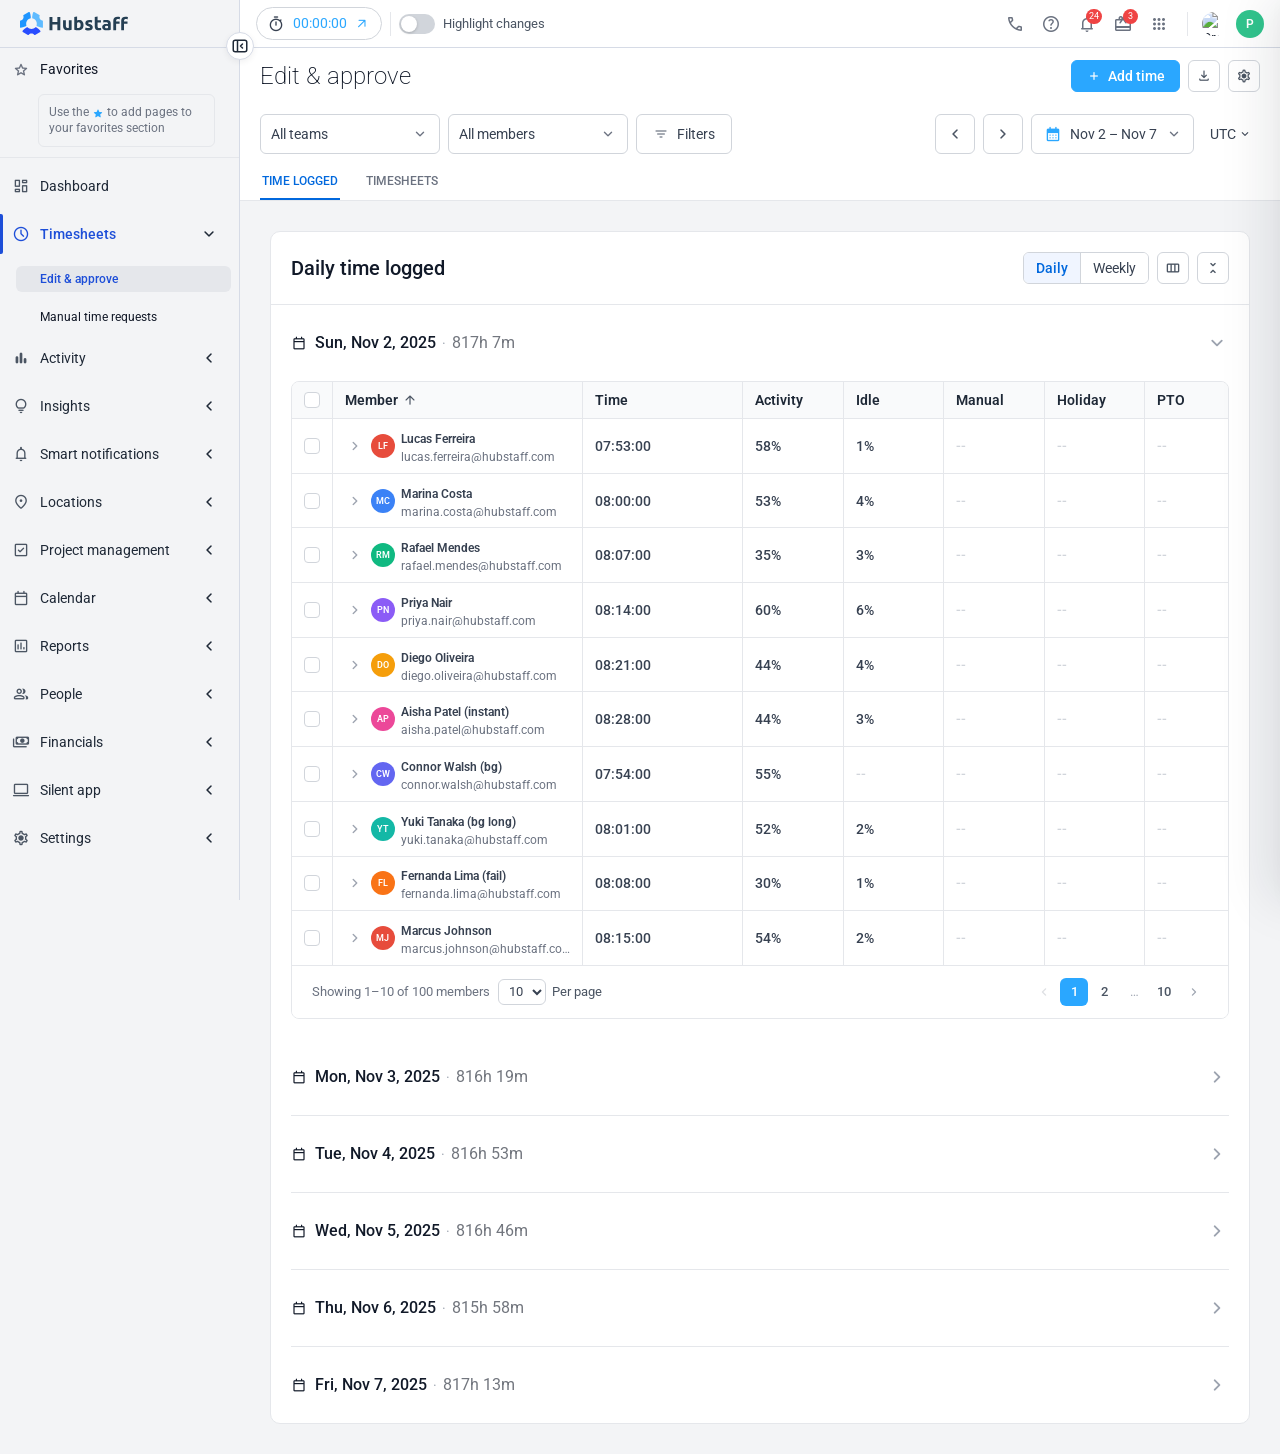
==== time_logged/index.html @ 475f434f "Initial commit — Time Logged prototype and design changes" ====
<!DOCTYPE html>
<html lang="en">
<head>
  <meta charset="UTF-8">
  <meta name="viewport" content="width=device-width, initial-scale=1.0">
  <title>Hubstaff — Edit &amp; approve</title>
  <link rel="preconnect" href="https://fonts.googleapis.com">
  <link rel="preconnect" href="https://fonts.gstatic.com" crossorigin>
  <link href="https://fonts.googleapis.com/css2?family=Material+Symbols+Rounded:opsz,wght,FILL,GRAD@20..48,100..700,0..1,-50..200&family=Roboto:wght@200;400;500;600&display=swap" rel="stylesheet">
  <link rel="stylesheet" href="assets/styles.css">
  <!-- ── Highlight changes ── -->
  <style id="highlight-changes-css">
/* Toggle component (shared with other toggles — safe to duplicate) */
.silent-toggle {
  display: inline-flex;
  align-items: center;
  gap: 8px;
  cursor: pointer;
  user-select: none;
  padding: 4px 0;
}
.silent-toggle__track {
  width: 36px;
  height: 20px;
  border-radius: 10px;
  background: var(--gray-300, #D1D5DB);
  padding: 2px;
  flex-shrink: 0;
  transition: background 150ms ease;
}
.silent-toggle.is-on .silent-toggle__track {
  background: var(--primary-500, #2563EB);
}
.silent-toggle__thumb {
  width: 16px;
  height: 16px;
  border-radius: 50%;
  background: #fff;
  box-shadow: 0 1px 3px rgba(0,0,0,.2);
  transition: transform 150ms ease;
}
.silent-toggle.is-on .silent-toggle__thumb {
  transform: translateX(16px);
}
.silent-toggle__label {
  font-size: 13px;
  color: var(--gray-600, #4B5563);
  white-space: nowrap;
}
.silent-toggle:focus-visible {
  outline: 2px solid var(--primary-500, #2563EB);
  outline-offset: 3px;
  border-radius: 4px;
}
.hs-topbar-divider {
  width: 1px;
  height: 20px;
  background: var(--gray-200, #E5E7EB);
  flex-shrink: 0;
}
/* Highlight mode */
.highlight-mode [data-change] {
  outline: 3px solid #FCD34D;
  outline-offset: 3px;
  border-radius: 6px;
  cursor: help;
}
.highlight-tooltip {
  position: fixed;
  z-index: 2000;
  background: var(--gray-900, #111827);
  color: #fff;
  font-size: 13px;
  line-height: 1.55;
  padding: 8px 12px;
  border-radius: 6px;
  max-width: 260px;
  pointer-events: none;
  box-shadow: 0 4px 16px rgba(0,0,0,0.22);
}
.highlight-tooltip[hidden] { display: none !important; }
  </style>
</head>
<body>

<div id="shell-content">

<!-- ─── PAGE HEADER ──────────────────────────────────────── -->
<div class="page-header">

  <!-- Title + actions -->
  <div class="page-title-row">
    <h1 class="page-title">Edit &amp; approve</h1>
    <div class="page-actions">
      <button class="btn btn-primary btn-32">
        <span class="ms" style="font-size:16px">add</span>Add time
      </button>
      <button class="btn-icon btn-icon-32" data-tooltip="Export">
        <span class="ms" style="font-size:16px">download</span>
      </button>
      <button class="btn-icon btn-icon-32" data-tooltip="Settings">
        <span class="ms" style="font-size:16px">settings</span>
      </button>
    </div>
  </div>

  <!-- Filters row -->
  <div class="filter-row">
    <div class="filter-left">

      <!-- Teams dropdown -->
      <div class="dropdown" data-dropdown="tl-teams" style="min-width:180px;">
        <button class="select-shell" type="button" data-trigger aria-haspopup="dialog" aria-expanded="false">
          <span class="select-value" data-label>All teams</span>
          <span class="select-icon">keyboard_arrow_down</span>
        </button>
        <div class="dropdown-panel" role="dialog" data-panel>
          <div class="dropdown-search">
            <span class="dropdown-search-icon">search</span>
            <input class="dropdown-search-input" type="text" placeholder="Search..." autocomplete="off">
            <button class="dropdown-search-clear" type="button" tabindex="-1">close</button>
          </div>
          <div class="list" data-list="tl-teams"></div>
        </div>
      </div>

      <!-- Members dropdown -->
      <div class="dropdown" data-dropdown="tl-members" style="min-width:180px;">
        <button class="select-shell" type="button" data-trigger aria-haspopup="dialog" aria-expanded="false">
          <span class="select-value" data-label>All members</span>
          <span class="select-icon">keyboard_arrow_down</span>
        </button>
        <div class="dropdown-panel" role="dialog" data-panel>
          <div class="dropdown-search">
            <span class="dropdown-search-icon">search</span>
            <input class="dropdown-search-input" type="text" placeholder="Search..." autocomplete="off">
            <button class="dropdown-search-clear" type="button" tabindex="-1">close</button>
          </div>
          <div class="list" data-list="tl-members"></div>
        </div>
      </div>

      <button class="btn-filters" data-change="New — opens the Filters drawer with Project, To-do, and Activity Level selectors. Active filters update both the visible time entries in expanded rows and the daily totals.">
        <span class="ms">filter_list</span>Filters
      </button>
    </div>

    <div class="filter-right">
      <button id="tl-date-prev" class="btn-icon btn-icon-40" data-tooltip="Previous period"><span class="ms" style="font-size:20px;">chevron_left</span></button>
      <button id="tl-date-next" class="btn-icon btn-icon-40" data-tooltip="Next period"><span class="ms" style="font-size:20px;">chevron_right</span></button>

      <!-- Date range dropdown -->
      <div class="dropdown" data-dropdown="tl-date">
        <button class="select-shell" type="button" data-trigger aria-haspopup="dialog" aria-expanded="false" style="gap:8px;padding:0 10px 0 12px;">
          <span class="select-icon cal-icon" style="font-size:18px;">calendar_month</span>
          <span class="select-value" data-label>Nov 5 – Nov 6, 2025</span>
          <span class="select-icon">keyboard_arrow_down</span>
        </button>
        <div class="dropdown-panel panel-right" role="dialog" data-panel style="width:260px;">
          <div class="dropdown-panel-header">
            <div class="panel-title" data-tl-cal-title></div>
            <div class="panel-actions">
              <button class="panel-icon-btn" type="button" data-tl-cal-prev>chevron_left</button>
              <button class="panel-icon-btn" type="button" data-tl-cal-next>chevron_right</button>
            </div>
          </div>
          <div class="calendar">
            <div class="calendar-grid">
              <div class="calendar-dow">S</div><div class="calendar-dow">M</div>
              <div class="calendar-dow">T</div><div class="calendar-dow">W</div>
              <div class="calendar-dow">T</div><div class="calendar-dow">F</div>
              <div class="calendar-dow">S</div>
            </div>
            <div class="calendar-grid" data-tl-cal-grid></div>
          </div>
          <div class="panel-footer">
            <button class="mini-btn" type="button" data-tl-cal-clear>Clear</button>
            <button class="mini-btn primary" type="button" data-tl-cal-apply>Apply</button>
          </div>
        </div>
      </div>

      <div class="tz-selector">
        UTC<span class="ms" style="font-size:14px;">expand_more</span>
      </div>
    </div>
  </div>

  <!-- Tabs -->
  <div class="tabs-row">
    <div class="tab is-active">Time Logged</div>
    <div class="tab">Timesheets</div>
  </div>

</div>

<!-- ─── PAGE BODY ─────────────────────────────────────────── -->
<div class="page-body">

  <div class="main-card">

  <!-- Section toolbar: "Daily time logged" -->
  <div class="section-toolbar">
    <span class="section-title">Daily time logged</span>
    <div class="section-controls">
      <div class="segmented">
        <button class="seg-btn is-active">Daily</button>
        <button class="seg-btn">Weekly</button>
      </div>
      <button class="btn-icon btn-icon-32" data-tooltip="Show/hide columns"><span class="ms" style="font-size:18px;">view_column</span></button>
      <button id="btn-fold-all" class="btn-icon btn-icon-32" data-tooltip="Collapse days"><span class="ms" style="font-size:18px;">unfold_less</span></button>
    </div>
  </div>

  <div id="day-groups-container"></div>

  </div><!-- /main-card -->

</div><!-- /page-body -->

<!-- ─── BATCH ACTION BAR ────────────────────────────────── -->
<div id="batch-bar">
  <span class="bar-summary" id="bar-summary"></span>
  <div class="bar-divider"></div>
  <button class="bar-btn bar-btn-reassign" id="bar-reassign-btn" type="button">Reassign time</button>
  <button class="bar-btn bar-btn-delete" id="bar-delete-btn" type="button">Delete</button>
  <div class="bar-divider"></div>
  <button class="bar-close" id="bar-close-btn" type="button"><span class="ms">close</span></button>
</div>

<!-- ─── DRAWER OVERLAY ──────────────────────────────────────── -->
<div id="drawer-overlay" class="drawer-overlay"></div>

<!-- ─── FILTERS DRAWER ─────────────────────────────────────── -->
<div id="filters-drawer" class="filters-drawer">

  <!-- Header -->
  <div class="drawer-header">
    <h3 class="drawer-title">Filters</h3>
    <button class="btn-icon btn-icon-32" id="drawer-close-btn" type="button" data-tooltip="Close">
      <span class="ms" style="font-size:18px;">close</span>
    </button>
  </div>

  <!-- Scrollable body -->
  <div class="drawer-body">

    <!-- Projects / Work Orders -->
    <div class="drawer-field">
      <div class="drawer-field-label">Projects / Work orders</div>
      <div class="dropdown" data-dropdown="dr-projects" style="width:100%;">
        <button class="select-shell" type="button" data-trigger aria-haspopup="dialog" aria-expanded="false">
          <span class="select-value muted" data-label>All projects</span>
          <span class="select-icon">keyboard_arrow_down</span>
        </button>
        <div class="dropdown-panel" role="dialog" data-panel style="width:100%;">
          <div class="dropdown-search">
            <span class="dropdown-search-icon">search</span>
            <input class="dropdown-search-input" type="text" placeholder="Search..." autocomplete="off">
            <button class="dropdown-search-clear" type="button" tabindex="-1">close</button>
          </div>
          <div class="list" data-list="dr-projects"></div>
        </div>
      </div>
    </div>

    <!-- To-dos / Jobs -->
    <div class="drawer-field">
      <div class="drawer-field-label">To-dos / Jobs</div>
      <div class="dropdown" data-dropdown="dr-todos" style="width:100%;">
        <button class="select-shell" type="button" data-trigger aria-haspopup="dialog" aria-expanded="false">
          <span class="select-value muted" data-label>All to-dos</span>
          <span class="select-icon">keyboard_arrow_down</span>
        </button>
        <div class="dropdown-panel" role="dialog" data-panel style="width:100%;">
          <div class="dropdown-search">
            <span class="dropdown-search-icon">search</span>
            <input class="dropdown-search-input" type="text" placeholder="Search..." autocomplete="off">
            <button class="dropdown-search-clear" type="button" tabindex="-1">close</button>
          </div>
          <div class="list" data-list="dr-todos"></div>
        </div>
      </div>
    </div>

    <!-- Activity -->
    <div class="drawer-field">
      <div class="drawer-field-label">Activity</div>
      <div class="dropdown" data-dropdown="dr-activity" style="width:100%;">
        <button class="select-shell" type="button" data-trigger aria-haspopup="dialog" aria-expanded="false">
          <span class="select-value muted" data-label>All activity</span>
          <span class="select-icon">keyboard_arrow_down</span>
        </button>
        <div class="dropdown-panel" role="dialog" data-panel style="width:100%;">
          <div class="list" data-list="dr-activity"></div>
        </div>
      </div>
    </div>


  </div>

  <!-- Sticky footer -->
  <div class="drawer-footer">
    <button class="drawer-clear-btn" type="button">
      <span class="ms" style="font-size:16px;color:var(--gray-500);">filter_list_off</span>
      Clear filters
    </button>
    <button class="drawer-apply-btn" type="button" id="drawer-apply-btn">
      Apply
    </button>
  </div>

</div>

<script src="assets/data.js"></script>
<script>
// ─────────────────────────────────────────────────────
// DATA
// ─────────────────────────────────────────────────────
const TL_MEMBERS = [
  // Engineering — m1..m60
  {id:'m1',  name:'Lucas Ferreira',    email:'lucas.ferreira@hubstaff.com',    color:'#e74c3c', initials:'LF'},
  {id:'m2',  name:'Marina Costa',      email:'marina.costa@hubstaff.com',      color:'#3b82f6', initials:'MC'},
  {id:'m3',  name:'Rafael Mendes',     email:'rafael.mendes@hubstaff.com',     color:'#10b981', initials:'RM'},
  {id:'m4',  name:'Priya Nair',        email:'priya.nair@hubstaff.com',        color:'#8b5cf6', initials:'PN'},
  {id:'m5',  name:'Diego Oliveira',    email:'diego.oliveira@hubstaff.com',    color:'#f59e0b', initials:'DO'},
  {id:'m6',  name:'Aisha Patel (instant)',  email:'aisha.patel@hubstaff.com',   color:'#ec4899', initials:'AP', scenario:'bg-instant'},
  {id:'m7',  name:'Connor Walsh (bg)',     email:'connor.walsh@hubstaff.com',  color:'#6366f1', initials:'CW', scenario:'bg-spinner'},
  {id:'m8',  name:'Yuki Tanaka (bg long)', email:'yuki.tanaka@hubstaff.com',  color:'#14b8a6', initials:'YT', scenario:'bg-long'},
  {id:'m9',  name:'Fernanda Lima (fail)',  email:'fernanda.lima@hubstaff.com', color:'#f97316', initials:'FL', scenario:'bg-fail'},
  {id:'m10', name:'Marcus Johnson',    email:'marcus.johnson@hubstaff.com',    color:'#e74c3c', initials:'MJ'},
  {id:'m11', name:'Sara Chen',         email:'sara.chen@hubstaff.com',         color:'#3b82f6', initials:'SC'},
  {id:'m12', name:'Ivan Petrov',       email:'ivan.petrov@hubstaff.com',       color:'#10b981', initials:'IP'},
  {id:'m13', name:'Natalia Vargas',    email:'natalia.vargas@hubstaff.com',    color:'#8b5cf6', initials:'NV'},
  {id:'m14', name:'James Okafor',      email:'james.okafor@hubstaff.com',      color:'#f59e0b', initials:'JO'},
  {id:'m15', name:'Emily Rodriguez',   email:'emily.rodriguez@hubstaff.com',   color:'#ec4899', initials:'ER'},
  {id:'m16', name:'Tomás García',      email:'tomas.garcia@hubstaff.com',      color:'#6366f1', initials:'TG'},
  {id:'m17', name:'Nina Kimura',       email:'nina.kimura@hubstaff.com',       color:'#14b8a6', initials:'NK'},
  {id:'m18', name:'David Park',        email:'david.park@hubstaff.com',        color:'#f97316', initials:'DP'},
  {id:'m19', name:'Leila Hassan',      email:'leila.hassan@hubstaff.com',      color:'#e74c3c', initials:'LH'},
  {id:'m20', name:'André Silva',       email:'andre.silva@hubstaff.com',       color:'#3b82f6', initials:'AS'},
  {id:'m21', name:'Sophie Müller',     email:'sophie.muller@hubstaff.com',     color:'#10b981', initials:'SM'},
  {id:'m22', name:'Carlos Torres',     email:'carlos.torres@hubstaff.com',     color:'#8b5cf6', initials:'CT'},
  {id:'m23', name:'Mei Lin',           email:'mei.lin@hubstaff.com',           color:'#f59e0b', initials:'ML'},
  {id:'m24', name:"Patrick O'Brien",   email:'patrick.obrien@hubstaff.com',    color:'#ec4899', initials:'PO'},
  {id:'m25', name:'Valentina Russo',   email:'valentina.russo@hubstaff.com',   color:'#6366f1', initials:'VR'},
  {id:'m26', name:'Kevin Ose',         email:'kevin.ose@hubstaff.com',         color:'#14b8a6', initials:'KO'},
  {id:'m27', name:'Anastasia Novak',   email:'anastasia.novak@hubstaff.com',   color:'#f97316', initials:'AN'},
  {id:'m28', name:'Omar Khalil',       email:'omar.khalil@hubstaff.com',       color:'#e74c3c', initials:'OK'},
  {id:'m29', name:'Isabel Santos',     email:'isabel.santos@hubstaff.com',     color:'#3b82f6', initials:'IS'},
  {id:'m30', name:'William Nakamura',  email:'william.nakamura@hubstaff.com',  color:'#10b981', initials:'WN'},
  {id:'m31', name:'Fatima Al-Rashid',  email:'fatima.alrashid@hubstaff.com',   color:'#8b5cf6', initials:'FA'},
  {id:'m32', name:'Ethan Brooks',      email:'ethan.brooks@hubstaff.com',      color:'#f59e0b', initials:'EB'},
  {id:'m33', name:'Claudia Ferreira',  email:'claudia.ferreira@hubstaff.com',  color:'#ec4899', initials:'CF'},
  {id:'m34', name:'Arjun Sharma',      email:'arjun.sharma@hubstaff.com',      color:'#6366f1', initials:'AS'},
  {id:'m35', name:'Hannah Weber',      email:'hannah.weber@hubstaff.com',      color:'#14b8a6', initials:'HW'},
  {id:'m36', name:'Mohammed Ali',      email:'mohammed.ali@hubstaff.com',      color:'#f97316', initials:'MA'},
  {id:'m37', name:'Lily Johnson',      email:'lily.johnson@hubstaff.com',      color:'#e74c3c', initials:'LJ'},
  {id:'m38', name:'Bruno Carvalho',    email:'bruno.carvalho@hubstaff.com',    color:'#3b82f6', initials:'BC'},
  {id:'m39', name:'Elena Popescu',     email:'elena.popescu@hubstaff.com',     color:'#10b981', initials:'EP'},
  {id:'m40', name:'Jayden Williams',   email:'jayden.williams@hubstaff.com',   color:'#8b5cf6', initials:'JW'},
  {id:'m41', name:'Chloe Dupont',      email:'chloe.dupont@hubstaff.com',      color:'#f59e0b', initials:'CD'},
  {id:'m42', name:'Ravi Kumar',        email:'ravi.kumar@hubstaff.com',        color:'#ec4899', initials:'RK'},
  {id:'m43', name:'Laura Svensson',    email:'laura.svensson@hubstaff.com',    color:'#6366f1', initials:'LS'},
  {id:'m44', name:'Felix Bauer',       email:'felix.bauer@hubstaff.com',       color:'#14b8a6', initials:'FB'},
  {id:'m45', name:'Amara Diallo',      email:'amara.diallo@hubstaff.com',      color:'#f97316', initials:'AD'},
  {id:'m46', name:'Samuel Cohen',      email:'samuel.cohen@hubstaff.com',      color:'#e74c3c', initials:'SC'},
  {id:'m47', name:'Xiomara Herrera',   email:'xiomara.herrera@hubstaff.com',   color:'#3b82f6', initials:'XH'},
  {id:'m48', name:'Nikolai Volkov',    email:'nikolai.volkov@hubstaff.com',    color:'#10b981', initials:'NV'},
  {id:'m49', name:'Grace Adeyemi',     email:'grace.adeyemi@hubstaff.com',     color:'#8b5cf6', initials:'GA'},
  {id:'m50', name:'Alex Kim',          email:'alex.kim@hubstaff.com',          color:'#f59e0b', initials:'AK'},
  {id:'m51', name:'Thiago Barbosa',    email:'thiago.barbosa@hubstaff.com',    color:'#ec4899', initials:'TB'},
  {id:'m52', name:'Mia Schmidt',       email:'mia.schmidt@hubstaff.com',       color:'#6366f1', initials:'MS'},
  {id:'m53', name:'Daniel Martínez',   email:'daniel.martinez@hubstaff.com',   color:'#14b8a6', initials:'DM'},
  {id:'m54', name:'Jasmine Okonkwo',   email:'jasmine.okonkwo@hubstaff.com',   color:'#f97316', initials:'JO'},
  {id:'m55', name:'Thomas Hughes',     email:'thomas.hughes@hubstaff.com',     color:'#e74c3c', initials:'TH'},
  {id:'m56', name:'Elena Sokolova',    email:'elena.sokolova@hubstaff.com',    color:'#3b82f6', initials:'ES'},
  {id:'m57', name:'Pedro Alves',       email:'pedro.alves@hubstaff.com',       color:'#10b981', initials:'PA'},
  {id:'m58', name:'Zara Ahmed',        email:'zara.ahmed@hubstaff.com',        color:'#8b5cf6', initials:'ZA'},
  {id:'m59', name:'Lucas Andrade',     email:'lucas.andrade@hubstaff.com',     color:'#f59e0b', initials:'LA'},
  {id:'m60', name:'Hana Suzuki',       email:'hana.suzuki@hubstaff.com',       color:'#ec4899', initials:'HS'},
  // Design — m61..m68
  {id:'m61', name:'Camila Ribeiro',    email:'camila.ribeiro@hubstaff.com',    color:'#6366f1', initials:'CR'},
  {id:'m62', name:'Noah Baker',        email:'noah.baker@hubstaff.com',        color:'#14b8a6', initials:'NB'},
  {id:'m63', name:'Sofia Pereira',     email:'sofia.pereira@hubstaff.com',     color:'#f97316', initials:'SP'},
  {id:'m64', name:'Enzo Moreau',       email:'enzo.moreau@hubstaff.com',       color:'#e74c3c', initials:'EM'},
  {id:'m65', name:'Isabela Santos',    email:'isabela.santos@hubstaff.com',    color:'#3b82f6', initials:'IS'},
  {id:'m66', name:'Ryan Cooper',       email:'ryan.cooper@hubstaff.com',       color:'#10b981', initials:'RC'},
  {id:'m67', name:'Alice Fontaine',    email:'alice.fontaine@hubstaff.com',    color:'#8b5cf6', initials:'AF'},
  {id:'m68', name:'Marcus Webb',       email:'marcus.webb@hubstaff.com',       color:'#f59e0b', initials:'MW'},
  // Product — m69..m83
  {id:'m69', name:'Juliana Martins',   email:'juliana.martins@hubstaff.com',   color:'#ec4899', initials:'JM'},
  {id:'m70', name:'Ethan Clarke',      email:'ethan.clarke@hubstaff.com',      color:'#6366f1', initials:'EC'},
  {id:'m71', name:'Ana Rodrigues',     email:'ana.rodrigues@hubstaff.com',     color:'#14b8a6', initials:'AR'},
  {id:'m72', name:'Michael Torres',    email:'michael.torres@hubstaff.com',    color:'#f97316', initials:'MT'},
  {id:'m73', name:'Beatriz Oliveira',  email:'beatriz.oliveira@hubstaff.com',  color:'#e74c3c', initials:'BO'},
  {id:'m74', name:'Joshua Kim',        email:'joshua.kim@hubstaff.com',        color:'#3b82f6', initials:'JK'},
  {id:'m75', name:'Carla Mendoza',     email:'carla.mendoza@hubstaff.com',     color:'#10b981', initials:'CM'},
  {id:'m76', name:'Dominic Chen',      email:'dominic.chen@hubstaff.com',      color:'#8b5cf6', initials:'DC'},
  {id:'m77', name:'Paula Ferreira',    email:'paula.ferreira@hubstaff.com',    color:'#f59e0b', initials:'PF'},
  {id:'m78', name:'Sam Wilson',        email:'sam.wilson@hubstaff.com',        color:'#ec4899', initials:'SW'},
  {id:'m79', name:'Renata Costa',      email:'renata.costa@hubstaff.com',      color:'#6366f1', initials:'RC'},
  {id:'m80', name:'Liam Murphy',       email:'liam.murphy@hubstaff.com',       color:'#14b8a6', initials:'LM'},
  {id:'m81', name:'Gabriela Souza',    email:'gabriela.souza@hubstaff.com',    color:'#f97316', initials:'GS'},
  {id:'m82', name:'Oscar Lindqvist',   email:'oscar.lindqvist@hubstaff.com',   color:'#e74c3c', initials:'OL'},
  {id:'m83', name:'Maya Patel',        email:'maya.patel@hubstaff.com',        color:'#3b82f6', initials:'MP'},
  // Sales — m84..m100
  {id:'m84', name:'Débora Alves',      email:'debora.alves@hubstaff.com',      color:'#10b981', initials:'DA'},
  {id:'m85', name:'Tom Eriksson',      email:'tom.eriksson@hubstaff.com',      color:'#8b5cf6', initials:'TE'},
  {id:'m86', name:'Brandon Lee',       email:'brandon.lee@hubstaff.com',       color:'#f59e0b', initials:'BL'},
  {id:'m87', name:'Daniela Cruz',      email:'daniela.cruz@hubstaff.com',      color:'#ec4899', initials:'DC'},
  {id:'m88', name:'Eric Nguyen',       email:'eric.nguyen@hubstaff.com',       color:'#6366f1', initials:'EN'},
  {id:'m89', name:'Laura Mitchell',    email:'laura.mitchell@hubstaff.com',    color:'#14b8a6', initials:'LM'},
  {id:'m90', name:'Jordan Hayes',      email:'jordan.hayes@hubstaff.com',      color:'#f97316', initials:'JH'},
  {id:'m91', name:'Valentina Lima',    email:'valentina.lima@hubstaff.com',    color:'#e74c3c', initials:'VL'},
  {id:'m92', name:'Aaron Scott',       email:'aaron.scott@hubstaff.com',       color:'#3b82f6', initials:'AS'},
  {id:'m93', name:'Giovanna Ferrari',  email:'giovanna.ferrari@hubstaff.com',  color:'#10b981', initials:'GF'},
  {id:'m94', name:'Tyler Morris',      email:'tyler.morris@hubstaff.com',      color:'#8b5cf6', initials:'TM'},
  {id:'m95', name:'Mariana Gomes',     email:'mariana.gomes@hubstaff.com',     color:'#f59e0b', initials:'MG'},
  {id:'m96', name:'Chris Anderson',    email:'chris.anderson@hubstaff.com',    color:'#ec4899', initials:'CA'},
  {id:'m97', name:'Lucia Vega',        email:'lucia.vega@hubstaff.com',        color:'#6366f1', initials:'LV'},
  {id:'m98', name:'Nathan Brown',      email:'nathan.brown@hubstaff.com',      color:'#14b8a6', initials:'NB'},
  {id:'m99', name:'Stefanie Meyer',    email:'stefanie.meyer@hubstaff.com',    color:'#f97316', initials:'SM'},
  {id:'m100',name:'Adrian Rojas',      email:'adrian.rojas@hubstaff.com',      color:'#e74c3c', initials:'AR'},
];

const TL_TEAMS = [
  { id: 't1', name: 'Engineering', memberIds: TL_MEMBERS.slice(0,  60).map(m => m.id) },
  { id: 't2', name: 'Design',      memberIds: TL_MEMBERS.slice(60, 68).map(m => m.id) },
  { id: 't3', name: 'Product',     memberIds: TL_MEMBERS.slice(68, 83).map(m => m.id) },
  { id: 't4', name: 'Sales',       memberIds: TL_MEMBERS.slice(83,100).map(m => m.id) },
];

// ─────────────────────────────────────────────────────
// STATE
// ─────────────────────────────────────────────────────
const tlState = {
  teams:   new Set(),   // empty = all teams visible
  members: new Set(),   // empty = all members visible
  date: {
    start:      new Date(2025, 10, 2),  // Nov 2
    end:        new Date(2025, 10, 7),  // Nov 7
    view:       new Date(2025, 10, 1),  // view: Nov 2025
    draftStart: new Date(2025, 10, 2),
    draftEnd:   new Date(2025, 10, 7),
  },
};

const drState = {
  projects: new Set(),
  todos:    new Set(),
  activity: null,
};

// ─────────────────────────────────────────────────────
// ENTRY DATA GENERATION
// ─────────────────────────────────────────────────────
const TL_PROJECTS = [
  { id: 'p1', name: 'Hubstaff Classic', color: '#9ca3af' },
  { id: 'p2', name: 'Hubstaff New',     color: '#2aa7ff' },
  { id: 'p3', name: 'Marketing & Ops',  color: '#f59e0b' },
];

const TL_DAYS = [
  { iso: '2025-11-02', label: 'Sun, Nov 2, 2025' },
  { iso: '2025-11-03', label: 'Mon, Nov 3, 2025' },
  { iso: '2025-11-04', label: 'Tue, Nov 4, 2025' },
  { iso: '2025-11-05', label: 'Wed, Nov 5, 2025' },
  { iso: '2025-11-06', label: 'Thu, Nov 6, 2025' },
  { iso: '2025-11-07', label: 'Fri, Nov 7, 2025' },
];

const _ENTRY_SLOTS = [
  ['08:00','10:00'], ['08:30','11:00'], ['09:00','11:30'], ['09:00','12:00'],
  ['09:30','11:30'], ['10:00','12:30'], ['10:00','13:00'], ['08:00','11:00'],
  ['09:15','10:45'], ['10:30','12:30'], ['13:00','15:00'], ['13:30','16:00'],
  ['14:00','16:30'], ['11:00','13:00'], ['07:30','09:30'],
];

const _TASKS = {
  p1: ['Backend migration','API integration','Code review','Bug fixes','Database optimization','Refactoring','DevOps setup'],
  p2: ['UI components','Feature development','Sprint planning','Testing','Documentation','Onboarding flow','Performance audit'],
  p3: ['Campaign planning','Client calls','Reporting','Market research','Partnership outreach'],
};

function _slotMins(slot) {
  const [fh, fm] = slot[0].split(':').map(Number);
  const [th, tm] = slot[1].split(':').map(Number);
  return (th * 60 + tm) - (fh * 60 + fm);
}

function _fmtDuration(mins) {
  const h = Math.floor(mins / 60);
  const m = String(mins % 60).padStart(2, '0');
  const s = String((mins * 37) % 60).padStart(2, '0'); // fake seconds for realism
  return `${h}:${m}:${s}`;
}

// Deterministic per-entry activity % (15–85 range, seeded by member + entry index)
function _entryActivity(memberIdx, entryIdx) {
  const seed = (memberIdx * 17 + entryIdx * 31 + 7) % 71;
  return 15 + seed;
}

// Deterministic idle % — 0 for ~50% of entries, 1–10 for the rest
function _entryIdle(memberIdx, entryIdx) {
  const hasIdle = (memberIdx * 13 + entryIdx * 7 + 3) % 2 === 0;
  if (!hasIdle) return 0;
  return 1 + (memberIdx * 11 + entryIdx * 19 + 5) % 10;
}

function generateMemberEntries(memberIdx, dayIdx) {
  const hasHN  = (memberIdx * 7  + 3)  % 10 < 9;
  const hasMO  = (memberIdx * 11 + 7)  % 10 < 3;
  const hasHC2 = (memberIdx * 5  + 13) % 10 < 6;

  // Build ordered entry specs (project + task)
  const specs = [];
  specs.push({ projectId: 'p1', task: _TASKS.p1[memberIdx % _TASKS.p1.length] });
  if (hasHC2) specs.push({ projectId: 'p1', task: _TASKS.p1[(memberIdx + 4) % _TASKS.p1.length] });
  if (hasHN)  specs.push({ projectId: 'p2', task: _TASKS.p2[(memberIdx + 2) % _TASKS.p2.length] });
  if (hasMO)  specs.push({ projectId: 'p3', task: _TASKS.p3[(memberIdx + 1) % _TASKS.p3.length] });

  // Target total: 470–510 min (7h 50m – 8h 30m), centred near 8h
  const targetMins = 470 + (memberIdx * 7 + dayIdx * 11 + 3) % 41;

  // Seeded weight per entry so proportions feel natural (range 8–20)
  const weights = specs.map((_, i) => 8 + (memberIdx * 17 + i * 23 + dayIdx * 11 + 5) % 13);
  const weightSum = weights.reduce((s, w) => s + w, 0);

  // Distribute — last entry absorbs rounding remainder
  const mins = weights.map(w => Math.max(20, Math.round(targetMins * w / weightSum)));
  const sumRest = mins.slice(0, -1).reduce((s, m) => s + m, 0);
  mins[mins.length - 1] = Math.max(20, targetMins - sumRest);

  // Start time: 7:30–8:30 AM (seeded per member+day)
  let curMins = 450 + (memberIdx * 3 + dayIdx * 7) % 61;

  return specs.map((spec, i) => {
    const fromH = Math.floor(curMins / 60);
    const fromM = curMins % 60;
    const from  = `${String(fromH).padStart(2, '0')}:${String(fromM).padStart(2, '0')}`;
    const toAbs = curMins + mins[i];
    const toH   = Math.floor(toAbs / 60);
    const toM   = toAbs % 60;
    const to    = `${String(toH).padStart(2, '0')}:${String(toM).padStart(2, '0')}`;
    // Gap between entries: 5–20 min
    curMins = toAbs + 5 + (memberIdx * 13 + i * 7 + dayIdx * 3) % 16;
    return {
      projectId: spec.projectId, from, to, task: spec.task, minutes: mins[i],
      activityPct: _entryActivity(memberIdx, i), idlePct: _entryIdle(memberIdx, i),
    };
  });
}

// ─────────────────────────────────────────────────────
// UTILS
// ─────────────────────────────────────────────────────
const qs  = (sel, root = document) => root.querySelector(sel);
const qsa = (sel, root = document) => Array.from(root.querySelectorAll(sel));
const isoToDate = iso => { const [y,m,d] = iso.split('-').map(Number); return new Date(y,m-1,d); };
const isSameDay = (a,b) => a && b && a.getFullYear()===b.getFullYear() && a.getMonth()===b.getMonth() && a.getDate()===b.getDate();
const normalizeRange = (a,b) => (!a||!b) ? {start:a,end:b} : (a<=b ? {start:a,end:b} : {start:b,end:a});
const monthTitle = d => d.toLocaleString('en-US', {month:'long', year:'numeric'});
const mdY = d => d.toLocaleString('en-US', {month:'short', day:'numeric'});

// ─────────────────────────────────────────────────────
// DROPDOWN ENGINE
// ─────────────────────────────────────────────────────
const listRenderCallbacks = new Map();

function closeAllDropdowns(except = null) {
  qsa('[data-dropdown]').forEach(wrap => {
    if (wrap === except) return;
    const panel = qs('[data-panel]', wrap);
    if (!panel) return;
    const wasOpen = panel.classList.contains('is-open');
    panel.classList.remove('is-open');
    const t = qs('[data-trigger]', wrap);
    t?.setAttribute('aria-expanded', 'false');
    t?.classList.remove('is-active');
    if (wasOpen) {
      const input = panel.querySelector('.dropdown-search-input');
      if (input && input.value) {
        input.value = '';
        const clearBtn = panel.querySelector('.dropdown-search-clear');
        if (clearBtn) clearBtn.style.display = 'none';
        const listEl = panel.querySelector('[data-list]');
        const fn = listEl && listRenderCallbacks.get(listEl);
        if (fn) fn();
      }
    }
  });
}

function toggleDropdown(wrap) {
  const trigger = qs('[data-trigger]', wrap);
  const panel   = qs('[data-panel]', wrap);
  const isOpen  = panel.classList.contains('is-open');
  closeAllDropdowns(wrap);
  panel.classList.toggle('is-open', !isOpen);
  trigger.setAttribute('aria-expanded', String(!isOpen));
  trigger.classList.toggle('is-active', !isOpen);
}

// ─────────────────────────────────────────────────────
// MULTI-SELECT
// ─────────────────────────────────────────────────────
function multiLabel(set, items, allLabel, plural) {
  if (!set.size || set.size === items.length) return allLabel;
  if (set.size === 1) return items.find(x => set.has(x.id))?.name;
  return `${set.size} ${plural}`;
}

function renderMultiList(listEl, items, set, onChange) {
  const panel = listEl.closest('.dropdown-panel');
  const searchInput = panel?.querySelector('.dropdown-search-input');
  const query = searchInput ? searchInput.value.trim().toLowerCase() : '';
  const visible = query ? items.filter(i => i.name.toLowerCase().includes(query)) : items;

  listEl.innerHTML = '';

  if (visible.length === 0) {
    const empty = document.createElement('div');
    empty.className = 'list-empty';
    empty.textContent = 'No results';
    listEl.appendChild(empty);
    return;
  }

  const bulkRow = document.createElement('div');
  bulkRow.style.cssText = 'display:flex;align-items:center;justify-content:space-between;padding:6px 12px;';

  const selectAllBtn = document.createElement('button');
  selectAllBtn.type = 'button';
  selectAllBtn.textContent = 'Select all';
  selectAllBtn.style.cssText = 'background:none;border:none;cursor:pointer;font:inherit;font-size:12px;font-weight:500;color:var(--primary);padding:0;';
  selectAllBtn.addEventListener('click', e => {
    e.stopPropagation();
    visible.forEach(item => set.add(item.id));
    renderMultiList(listEl, items, set, onChange);
    onChange();
  });

  const deselectAllBtn = document.createElement('button');
  deselectAllBtn.type = 'button';
  deselectAllBtn.textContent = 'Deselect all';
  deselectAllBtn.style.cssText = 'background:none;border:none;cursor:pointer;font:inherit;font-size:12px;font-weight:500;color:var(--gray-400);padding:0;';
  deselectAllBtn.addEventListener('click', e => {
    e.stopPropagation();
    visible.forEach(item => set.delete(item.id));
    renderMultiList(listEl, items, set, onChange);
    onChange();
  });

  bulkRow.appendChild(selectAllBtn);
  bulkRow.appendChild(deselectAllBtn);
  listEl.appendChild(bulkRow);

  const divider = document.createElement('div');
  divider.style.cssText = 'height:1px;background:var(--gray-100);margin:0;';
  listEl.appendChild(divider);

  visible.forEach(item => {
    const div = document.createElement('div');
    div.className = 'list-item' + (set.has(item.id) ? ' is-selected' : '');
    div.innerHTML = `<span class="list-check"></span><span class="list-label">${item.name}</span>`;
    div.addEventListener('click', e => {
      e.stopPropagation();
      if (set.has(item.id)) set.delete(item.id); else set.add(item.id);
      renderMultiList(listEl, items, set, onChange);
      onChange();
    });
    listEl.appendChild(div);
  });
}

// ─────────────────────────────────────────────────────
// DROPDOWN SEARCH ENGINE
// ─────────────────────────────────────────────────────
function initDropdownSearch() {
  qsa('.dropdown-panel').forEach(panel => {
    const input    = panel.querySelector('.dropdown-search-input');
    const clearBtn = panel.querySelector('.dropdown-search-clear');
    const listEl   = panel.querySelector('[data-list]');
    if (!input || !listEl) return;

    const rerender = () => {
      const fn = listRenderCallbacks.get(listEl);
      if (fn) fn();
    };

    input.addEventListener('input', e => {
      e.stopPropagation();
      clearBtn.style.display = input.value ? 'flex' : 'none';
      rerender();
    });
    input.addEventListener('click',   e => e.stopPropagation());
    input.addEventListener('keydown', e => e.stopPropagation());

    clearBtn.addEventListener('click', e => {
      e.stopPropagation();
      input.value = '';
      clearBtn.style.display = 'none';
      rerender();
      input.focus();
    });
  });
}

function syncMultiLabel(ddEl, set, items, allLabel, plural) {
  const lbl = multiLabel(set, items, allLabel, plural);
  const labelEl = qs('[data-label]', ddEl);
  labelEl.textContent = lbl || allLabel;
  labelEl.classList.remove('muted');
}

// ─────────────────────────────────────────────────────
// TEAMS ENGINE
// ─────────────────────────────────────────────────────
function syncTeamsFromMembers(teamsSet, membersSet) {
  TL_TEAMS.forEach(team => {
    const all  = team.memberIds.length > 0 && team.memberIds.every(id => membersSet.has(id));
    const none = team.memberIds.every(id => !membersSet.has(id));
    if (all)  teamsSet.add(team.id);
    if (none) teamsSet.delete(team.id);
  });
}

function renderTeamList(listEl, teamsSet, membersSet, onUpdate) {
  const panel = listEl.closest('.dropdown-panel');
  const searchInput = panel?.querySelector('.dropdown-search-input');
  const query = searchInput ? searchInput.value.trim().toLowerCase() : '';
  const visible = query ? TL_TEAMS.filter(t => t.name.toLowerCase().includes(query)) : TL_TEAMS;

  listEl.innerHTML = '';

  if (visible.length === 0) {
    const empty = document.createElement('div');
    empty.className = 'list-empty';
    empty.textContent = 'No results';
    listEl.appendChild(empty);
    return;
  }

  const bulkRow = document.createElement('div');
  bulkRow.style.cssText = 'display:flex;align-items:center;justify-content:space-between;padding:6px 12px;';

  const selAllBtn = document.createElement('button');
  selAllBtn.type = 'button';
  selAllBtn.textContent = 'Select all';
  selAllBtn.style.cssText = 'background:none;border:none;cursor:pointer;font:inherit;font-size:12px;font-weight:500;color:var(--primary);padding:0;';
  selAllBtn.addEventListener('click', e => {
    e.stopPropagation();
    visible.forEach(t => { teamsSet.add(t.id); t.memberIds.forEach(id => membersSet.add(id)); });
    onUpdate();
  });

  const deselAllBtn = document.createElement('button');
  deselAllBtn.type = 'button';
  deselAllBtn.textContent = 'Deselect all';
  deselAllBtn.style.cssText = 'background:none;border:none;cursor:pointer;font:inherit;font-size:12px;font-weight:500;color:var(--gray-400);padding:0;';
  deselAllBtn.addEventListener('click', e => {
    e.stopPropagation();
    visible.forEach(t => { teamsSet.delete(t.id); t.memberIds.forEach(id => membersSet.delete(id)); });
    onUpdate();
  });

  bulkRow.appendChild(selAllBtn);
  bulkRow.appendChild(deselAllBtn);
  listEl.appendChild(bulkRow);

  const divider = document.createElement('div');
  divider.style.cssText = 'height:1px;background:var(--gray-100);margin:0;';
  listEl.appendChild(divider);

  visible.forEach(team => {
    const isSelected = teamsSet.has(team.id);
    const div = document.createElement('div');
    div.className = 'list-item' + (isSelected ? ' is-selected' : '');
    div.innerHTML = `<span class="list-check"></span><span class="list-label">${team.name}</span>`;
    div.addEventListener('click', e => {
      e.stopPropagation();
      if (teamsSet.has(team.id)) {
        teamsSet.delete(team.id);
        team.memberIds.forEach(id => membersSet.delete(id));
      } else {
        teamsSet.add(team.id);
        team.memberIds.forEach(id => membersSet.add(id));
      }
      onUpdate();
    });
    listEl.appendChild(div);
  });
}

function syncTeamLabel(ddEl, teamsSet) {
  const selected = TL_TEAMS.filter(t => teamsSet.has(t.id));
  const lbl = selected.length === 0 || selected.length === TL_TEAMS.length ? 'All teams'
    : selected.length === 1 ? selected[0].name
    : `${selected.length} teams`;
  qs('[data-label]', ddEl).textContent = lbl;
}

// ─────────────────────────────────────────────────────
// CALENDAR
// ─────────────────────────────────────────────────────
function renderTlCalendar() {
  const wrap  = qs('[data-dropdown="tl-date"]');
  const grid  = qs('[data-tl-cal-grid]', wrap);
  const title = qs('[data-tl-cal-title]', wrap);
  const view  = tlState.date.view;
  title.textContent = monthTitle(view);
  grid.innerHTML = '';

  const year = view.getFullYear(), month = view.getMonth();
  const startDow    = new Date(year, month, 1).getDay();
  const daysInMonth = new Date(year, month+1, 0).getDate();
  const prevDays    = new Date(year, month, 0).getDate();
  const draft = normalizeRange(tlState.date.draftStart, tlState.date.draftEnd);

  for (let i = 0; i < 42; i++) {
    const dayNum = i - startDow + 1;
    const isOutside = dayNum < 1 || dayNum > daysInMonth;
    let date;
    if (dayNum < 1) date = new Date(year, month-1, prevDays+dayNum);
    else if (dayNum > daysInMonth) date = new Date(year, month+1, dayNum-daysInMonth);
    else date = new Date(year, month, dayNum);

    const btn = document.createElement('button');
    btn.type = 'button';
    btn.className = 'calendar-day' + (isOutside ? ' is-outside' : '');
    btn.textContent = date.getDate();

    const inRange = draft.start && draft.end && date >= draft.start && date <= draft.end;
    if (inRange) btn.classList.add('is-range');
    if (isSameDay(date, draft.start) || isSameDay(date, draft.end)) btn.classList.add('is-selected');

    btn.addEventListener('click', (e) => {
      e.stopPropagation();
      const clicked = new Date(date.getFullYear(), date.getMonth(), date.getDate());
      if (!tlState.date.draftStart || tlState.date.draftEnd) {
        tlState.date.draftStart = clicked; tlState.date.draftEnd = null;
      } else {
        tlState.date.draftEnd = clicked;
      }
      renderTlCalendar(); updateTlDateLabel();
    });
    grid.appendChild(btn);
  }
}

function updateTlDateLabel() {
  const wrap  = qs('[data-dropdown="tl-date"]');
  const label = qs('[data-label]', wrap);
  const {draftStart, draftEnd} = tlState.date;
  if (!draftStart) {
    label.textContent = 'Select dates';
    label.classList.add('muted');
    return;
  }
  label.classList.remove('muted');
  const r = normalizeRange(draftStart, draftEnd || draftStart);
  label.textContent = isSameDay(r.start, r.end)
    ? mdY(r.start)
    : `${mdY(r.start)} – ${mdY(r.end)}`;
}

// ─────────────────────────────────────────────────────
// FILTER: show/hide rows and day groups
// ─────────────────────────────────────────────────────
// ─────────────────────────────────────────────────────
// PAGINATION
// ─────────────────────────────────────────────────────
const paginationState = {};
TL_DAYS.forEach(d => { paginationState[d.iso] = { page: 1, perPage: 10 }; });

function paginationFooterHTML(dayIso, total, page, perPage) {
  const totalPages = Math.max(1, Math.ceil(total / perPage));
  const start = total === 0 ? 0 : (page - 1) * perPage + 1;
  const end   = Math.min(page * perPage, total);

  // Build page buttons with ellipsis
  let pageHTML = '';
  let lastWasEllipsis = false;
  for (let p = 1; p <= totalPages; p++) {
    const near = p === 1 || p === totalPages || Math.abs(p - page) <= 1;
    if (near) {
      lastWasEllipsis = false;
      pageHTML += `<button class="pg-btn${p === page ? ' is-active' : ''}" data-pg-btn="${dayIso}" data-page="${p}">${p}</button>`;
    } else if (!lastWasEllipsis) {
      lastWasEllipsis = true;
      pageHTML += `<span class="pg-ellipsis">…</span>`;
    }
  }

  return `
    <span>Showing ${start}–${end} of ${total} members</span>
    <div class="per-page">
      <select class="per-page-select" data-per-page="${dayIso}">
        <option value="10"${perPage===10?' selected':''}>10</option>
        <option value="20"${perPage===20?' selected':''}>20</option>
        <option value="50"${perPage===50?' selected':''}>50</option>
      </select>
      <span>Per page</span>
    </div>
    <div class="pagination-gap"></div>
    <div class="pagination">
      <button class="pg-nav"${page<=1?' disabled':''} data-pg-nav="${dayIso}" data-dir="-1" data-tooltip="Previous page"><span class="ms">chevron_left</span></button>
      ${pageHTML}
      <button class="pg-nav"${page>=totalPages?' disabled':''} data-pg-nav="${dayIso}" data-dir="1" data-tooltip="Next page"><span class="ms">chevron_right</span></button>
    </div>`;
}

function fmtMins(mins) {
  const h = Math.floor(mins / 60);
  const m = mins % 60;
  if (h === 0) return `${m}m`;
  return m === 0 ? `${h}h` : `${h}h ${m}m`;
}

function fmtTimeAmPm(t) {
  const [h, m] = t.split(':').map(Number);
  const period = h >= 12 ? 'pm' : 'am';
  const h12 = h % 12 || 12;
  return `${h12}:${String(m).padStart(2, '0')}${period}`;
}

function fmtDurationHMS(mins) {
  const h = String(Math.floor(mins / 60)).padStart(2, '0');
  const m = String(mins % 60).padStart(2, '0');
  return `${h}:${m}:00`;
}

function updateDayHours(dayIso) {
  const inner = document.querySelector(`.day-group-inner[data-date="${dayIso}"]`);
  if (!inner) return;
  const matchingMembers = Array.from(inner.querySelectorAll('.row-member'))
    .filter(r => r.dataset.filterMatch !== '0');
  let totalMins = 0;
  matchingMembers.forEach(r => {
    const mid = r.dataset.memberId;
    inner.querySelectorAll(`.row-entry[data-member-id="${mid}"][data-project-match="1"]`)
      .forEach(er => { totalMins += parseInt(er.querySelector('.entry-cb')?.dataset.minutes || 0); });
  });
  const hoursEl = inner.querySelector('.day-hours');
  if (hoursEl) {
    hoursEl.textContent = totalMins > 0 ? fmtMins(totalMins) : '—';
  }
}

function applyPagination(dayIso) {
  const { page, perPage } = paginationState[dayIso];
  const inner = document.querySelector(`.day-group-inner[data-date="${dayIso}"]`);
  if (!inner) return;

  const allRows   = Array.from(inner.querySelectorAll('.row-member'));
  const matching  = allRows.filter(r => r.dataset.filterMatch !== '0');
  const pageRows  = new Set(matching.slice((page - 1) * perPage, page * perPage));

  allRows.forEach(r => {
    const show = pageRows.has(r);
    r.style.display = show ? '' : 'none';
    if (!show) {
      const mid = r.dataset.memberId;
      inner.querySelectorAll(`.row-entry[data-member-id="${mid}"]`)
        .forEach(er => er.classList.remove('is-visible'));
      r.classList.remove('is-expanded');
    }
  });

  const footer = inner.querySelector('.table-footer');
  if (footer) footer.innerHTML = paginationFooterHTML(dayIso, matching.length, page, perPage);

  const dayGroup = inner.closest('.day-group');
  if (dayGroup) dayGroup.style.display = matching.length > 0 ? '' : 'none';

  updateDayHours(dayIso);
  updateDayDividers();
}

function updateDayDividers() {
  const groups = Array.from(document.querySelectorAll('.day-group'))
    .filter(g => g.style.display !== 'none');
  groups.forEach((g, i) => {
    const inner = g.querySelector('.day-group-inner');
    if (!inner) return;
    if (i === 0) { inner.classList.remove('has-divider'); return; }
    // Show divider above this day only if the previous visible day is collapsed
    const prevInner = groups[i - 1].querySelector('.day-group-inner');
    inner.classList.toggle('has-divider', !!prevInner?.classList.contains('is-collapsed'));
  });
}

function applyFilters() {
  const selMembers  = tlState.members;
  const selProjects = drState.projects; // from drawer
  const dateStart = tlState.date.start;
  const dateEnd   = tlState.date.end;

  TL_DAYS.forEach(day => {
    const inner = document.querySelector(`.day-group-inner[data-date="${day.iso}"]`);
    if (!inner) return;

    // Date filter
    let dateVisible = true;
    if (dateStart) {
      const date = isoToDate(day.iso);
      const r = normalizeRange(dateStart, dateEnd || dateStart);
      dateVisible = date >= r.start && date <= r.end;
    }

    let visibleCount = 0;

    TL_MEMBERS.forEach((member, memberIdx) => {
      const memberRow = inner.querySelector(`.row-member[data-member-id="${member.id}"]`);
      if (!memberRow) return;

      const entryRows = Array.from(
        inner.querySelectorAll(`.row-entry[data-member-id="${member.id}"]`));

      // Member filter
      const memberMatch = selMembers.size === 0 || selMembers.has(member.id);

      // Project filter — member is visible if at least one entry matches selected projects
      let projectMatch = true;
      if (selProjects.size > 0) {
        projectMatch = entryRows.some(r => selProjects.has(r.dataset.projectId));
      }

      const visible = dateVisible && memberMatch && projectMatch;
      memberRow.dataset.filterMatch = visible ? '1' : '0';

      // Mark entry rows
      entryRows.forEach(r => {
        const entryProjMatch = selProjects.size === 0 || selProjects.has(r.dataset.projectId);
        r.dataset.projectMatch = entryProjMatch ? '1' : '0';
        if (memberRow.classList.contains('is-expanded')) {
          r.classList.toggle('is-visible', visible && entryProjMatch);
        }
      });
    });

    // Reset to page 1 then paginate
    paginationState[day.iso].page = 1;
    applyPagination(day.iso);
  });
}

// ─────────────────────────────────────────────────────
// PREV/NEXT DATE NAVIGATION (shift by 1 day)
// ─────────────────────────────────────────────────────
function shiftDate(days) {
  if (tlState.date.start) {
    const ms = days * 24 * 60 * 60 * 1000;
    tlState.date.start = new Date(tlState.date.start.getTime() + ms);
    if (tlState.date.end) {
      tlState.date.end = new Date(tlState.date.end.getTime() + ms);
    }
    tlState.date.draftStart = tlState.date.start;
    tlState.date.draftEnd   = tlState.date.end;
    // Update view to follow
    tlState.date.view = new Date(tlState.date.start.getFullYear(), tlState.date.start.getMonth(), 1);
    renderTlCalendar();
    updateTlDateLabel();
    applyFilters();
  }
}

// ─────────────────────────────────────────────────────
// RENDER DAY GROUPS
// ─────────────────────────────────────────────────────
(function renderDayGroups() {
  const container = document.getElementById('day-groups-container');
  if (!container) return;

  function memberRowHTML(member, dayIso, entries) {
    const totalMins = entries.reduce((s, e) => s + e.minutes, 0);
    const totalTime = fmtDurationHMS(totalMins);
    const hasEntries = entries.length > 0;
    // Weighted average activity and idle across entries
    const avgAct  = hasEntries ? Math.round(entries.reduce((s, e) => s + e.activityPct * e.minutes, 0) / totalMins) : null;
    const avgIdle = hasEntries ? Math.round(entries.reduce((s, e) => s + e.idlePct * e.minutes, 0) / totalMins) : null;
    const dash = '<span class="dash">--</span>';
    return `
      <tr class="row-member" data-member-id="${member.id}" data-date="${dayIso}">
        <td class="td-check" data-change="New — selecting this row selects all time entries beneath it, even if collapsed."><label class="cb-wrap">${hasEntries
          ? `<input type="checkbox" class="cb member-cb">`
          : `<input type="checkbox" class="cb member-cb" disabled style="opacity:0.3;cursor:default;">`
        }</label></td>
        <td><div class="member-cell">
          <button class="expand-btn${hasEntries ? '' : ' no-entries'}" type="button" data-tooltip="Expand entries" data-change="New — expands this member&apos;s day to reveal individual time entries. The entire row header is also clickable."><span class="ms">chevron_right</span></button>
          <div class="avatar" style="background:${member.color};">${member.initials}</div>
          <div class="member-info">
            <span class="member-name">${member.name}</span>
            <span class="member-email">${member.email}</span>
          </div>
        </div></td>
        <td class="cell-num">${totalTime}</td>
        <td>${hasEntries ? avgAct + '%' : dash}</td>
        <td>${hasEntries && avgIdle > 0 ? avgIdle + '%' : dash}</td>
        <td>${dash}</td>
        <td>${dash}</td>
        <td>${dash}</td>
        <td><a class="ts-link">Sun, Nov 4 –<br>Sat, Nov 17</a></td>
        <td><span class="pill pill-open">Open</span></td>
        <td><button class="btn-actions">Actions <span class="ms">expand_more</span></button></td>
      </tr>`;
  }

  function projInitials(name) {
    return name.split(/\s+/).filter(Boolean).slice(0, 2).map(w => w[0].toUpperCase()).join('');
  }

  function entryRowHTML(member, dayIso, entry, entryIdx) {
    const proj = TL_PROJECTS.find(p => p.id === entry.projectId);
    const rowKey = `${member.id}_${dayIso}`;
    return `
      <tr class="row-entry" data-member-id="${member.id}" data-date="${dayIso}" data-project-id="${entry.projectId}" data-project-match="1" data-change="New — expanded time entry row. Gray-50 background; member column shows project and to-do; Timesheet and Status columns are hidden here.">
        <td class="td-check"><label class="cb-wrap">
          <input type="checkbox" class="cb entry-cb"
            data-member-id="${member.id}"
            data-date="${dayIso}"
            data-minutes="${entry.minutes}"
            data-row-key="${rowKey}">
        </label></td>
        <td><div class="entry-member-cell">
          <span class="entry-dot" style="background:${proj.color};">${projInitials(proj.name)}</span>
          <div class="member-info">
            <span class="member-name">${proj.name}</span>
            <span class="member-email">${entry.task}</span>
          </div>
        </div></td>
        <td><div class="cell-time-stack" data-change="Changed — Time column now shows total duration on top and the time range below (e.g., 7:00 am – 10:00 am) in the same cell."><span class="cell-num">${fmtDurationHMS(entry.minutes)}</span><span class="cell-time-range">${fmtTimeAmPm(entry.from)} – ${fmtTimeAmPm(entry.to)}</span></div></td>
        <td>${entry.activityPct}%</td>
        <td>${entry.idlePct > 0 ? entry.idlePct + '%' : '<span class="dash">--</span>'}</td>
        <td><span class="dash">--</span></td>
        <td><span class="dash">--</span></td>
        <td><span class="dash">--</span></td>
        <td><span class="dash">--</span></td>
        <td><span class="dash">--</span></td>
        <td></td>
      </tr>`;
  }

  function tableHTML(dayIso, rows) {
    return `
      <div class="table-container">
        <div class="day-batch-bar" data-date="${dayIso}" data-change="New — batch action toolbar. Appears when one or more time entries are selected. Shows count of selected entries and action buttons.">
          <div class="day-batch-bar-left">
            <span class="day-batch-pill">
              <span class="day-batch-pill-count">0 selected</span>
              <button class="day-batch-pill-close ms" type="button" data-bar-clear="${dayIso}" data-tooltip="Deselect all">close</button>
            </span>
            <button class="day-batch-select-all" type="button" data-bar-select-all="${dayIso}">Select all</button>
          </div>
          <div class="day-batch-bar-right">
            <button class="day-batch-action-btn" type="button" data-bar-reassign="${dayIso}" data-change="New — reassign selected entries to a different project (required) and to-do (optional). A reason is always required. Shows a yellow warning banner if project budget or member limit is exceeded.">
              <span class="ms">compare_arrows</span>Reassign time
            </button>
            <button class="day-batch-action-btn" type="button" data-bar-delete="${dayIso}" data-change="New — delete selected time entries. A reason is always required; choosing &apos;Other&apos; reveals a text field.">
              <span class="ms">delete</span>Delete time
            </button>
          </div>
        </div>
        <div class="table-wrap">
          <table>
            <colgroup>
              <col class="col-check">
              <col class="col-member">
              <col class="col-totaltime">
              <col class="col-activity">
              <col class="col-idle">
              <col class="col-manual">
              <col class="col-holiday">
              <col class="col-pto">
              <col class="col-timesheet">
              <col class="col-status">
              <col class="col-actions">
            </colgroup>
            <thead>
              <tr>
                <th class="th-check" data-change="New — checkbox column for bulk-selecting time entries. Selecting the parent row selects all entries beneath it."><label class="cb-wrap"><input type="checkbox" class="cb select-all-cb" data-date="${dayIso}"></label></th>
                <th><span class="th-member">Member <span class="ms">arrow_upward</span></span></th>
                <th>Time</th>
                <th>Activity</th>
                <th>Idle</th>
                <th>Manual</th>
                <th>Holiday</th>
                <th>PTO</th>
                <th>Timesheet</th>
                <th>Status</th>
                <th>Actions</th>
              </tr>
            </thead>
            <tbody>${rows}</tbody>
          </table>
        </div>
        <div class="table-footer">
          <span>Showing ${TL_MEMBERS.length} members</span>
        </div>
      </div>`;
  }

  TL_DAYS.forEach((day, dayIdx) => {
    let rows = '';
    TL_MEMBERS.forEach((member, memberIdx) => {
      const entries = generateMemberEntries(memberIdx, dayIdx);
      rows += memberRowHTML(member, day.iso, entries);
      entries.forEach((entry, eIdx) => {
        rows += entryRowHTML(member, day.iso, entry, eIdx);
      });
    });

    const dayGroup = document.createElement('div');
    dayGroup.className = 'day-group';
    dayGroup.innerHTML = `
      <div class="day-group-inner" data-date="${day.iso}">
        <div class="day-header" data-change="Changed — the entire row is now clickable to expand or collapse, not just the chevron. Divider below this row hides when expanded.">
          <span class="ms day-cal-icon" data-change="New — calendar icon added next to the date label.">calendar_today</span>
          <span class="day-date">${day.label}</span>
          <span class="day-dot">·</span>
          <span class="day-hours">—</span>
          <span class="ms day-chevron">expand_more</span>
        </div>
        ${tableHTML(day.iso, rows)}
      </div>`;
    container.appendChild(dayGroup);
  });

  // Re-wire day header collapse (day-group-inner click)
  document.querySelectorAll('.day-header').forEach(hdr => {
    hdr.addEventListener('click', () => {
      const inner = hdr.closest('.day-group-inner');
      inner.classList.toggle('is-collapsed');
      updateDayDividers();
    });
  });

  syncFoldBtn();

  // Seed all rows as filter-visible, then paginate
  document.querySelectorAll('.row-member').forEach(r => { r.dataset.filterMatch = '1'; });
  TL_DAYS.forEach(d => applyPagination(d.iso));

  // Collapse all day groups except the first
  document.querySelectorAll('.day-group-inner').forEach((inner, i) => {
    if (i > 0) inner.classList.add('is-collapsed');
  });
  syncFoldBtn();
  updateDayDividers();
})();

// ─────────────────────────────────────────────────────
// COLLAPSE / EXPAND DAY HEADERS
// ─────────────────────────────────────────────────────
function syncFoldBtn() {
  const btn  = document.getElementById('btn-fold-all');
  const icon = btn.querySelector('.ms');
  const allCollapsed = Array.from(document.querySelectorAll('.day-group-inner'))
    .every(el => el.classList.contains('is-collapsed'));
  icon.textContent = allCollapsed ? 'unfold_more' : 'unfold_less';
  btn.dataset.tooltip = allCollapsed ? 'Expand days' : 'Collapse days';
}

document.getElementById('btn-fold-all').addEventListener('click', () => {
  const inners = Array.from(document.querySelectorAll('.day-group-inner'));
  const allCollapsed = inners.every(el => el.classList.contains('is-collapsed'));
  inners.forEach(el => el.classList.toggle('is-collapsed', !allCollapsed));
  syncFoldBtn();
  updateDayDividers();
});

// ─────────────────────────────────────────────────────
// INIT
// ─────────────────────────────────────────────────────
(function init() {
  const teamDdEl   = qs('[data-dropdown="tl-teams"]');
  const memberDdEl = qs('[data-dropdown="tl-members"]');

  function rerenderTeams() {
    renderTeamList(qs('[data-list="tl-teams"]'), tlState.teams, tlState.members, onTeamClick);
    syncTeamLabel(teamDdEl, tlState.teams);
  }

  function onTeamClick() {
    rerenderTeams();
    renderMultiList(qs('[data-list="tl-members"]'), TL_MEMBERS, tlState.members, onMemberClick);
    syncMultiLabel(memberDdEl, tlState.members, TL_MEMBERS, 'All members', 'members');
    applyFilters();
  }

  function onMemberClick() {
    syncMultiLabel(memberDdEl, tlState.members, TL_MEMBERS, 'All members', 'members');
    syncTeamsFromMembers(tlState.teams, tlState.members);
    rerenderTeams();
    applyFilters();
  }

  rerenderTeams();
  renderMultiList(qs('[data-list="tl-members"]'), TL_MEMBERS, tlState.members, onMemberClick);
  syncMultiLabel(memberDdEl, tlState.members, TL_MEMBERS, 'All members', 'members');

  // Register search callbacks
  listRenderCallbacks.set(qs('[data-list="tl-teams"]'),   rerenderTeams);
  listRenderCallbacks.set(qs('[data-list="tl-members"]'), () => renderMultiList(qs('[data-list="tl-members"]'), TL_MEMBERS, tlState.members, onMemberClick));

  // Init search
  initDropdownSearch();

  // Calendar
  renderTlCalendar();
  updateTlDateLabel();

  const dateWrap = qs('[data-dropdown="tl-date"]');
  qs('[data-tl-cal-prev]', dateWrap).addEventListener('click', (e) => {
    e.stopPropagation();
    tlState.date.view = new Date(tlState.date.view.getFullYear(), tlState.date.view.getMonth()-1, 1);
    renderTlCalendar();
  });
  qs('[data-tl-cal-next]', dateWrap).addEventListener('click', (e) => {
    e.stopPropagation();
    tlState.date.view = new Date(tlState.date.view.getFullYear(), tlState.date.view.getMonth()+1, 1);
    renderTlCalendar();
  });
  qs('[data-tl-cal-clear]', dateWrap).addEventListener('click', (e) => {
    e.stopPropagation();
    tlState.date.draftStart = null; tlState.date.draftEnd = null;
    tlState.date.start = null;     tlState.date.end = null;
    renderTlCalendar(); updateTlDateLabel();
    applyFilters();
  });
  qs('[data-tl-cal-apply]', dateWrap).addEventListener('click', (e) => {
    e.stopPropagation();
    if (tlState.date.draftStart) {
      const r = normalizeRange(tlState.date.draftStart, tlState.date.draftEnd || tlState.date.draftStart);
      tlState.date.start = r.start;
      tlState.date.end   = r.end;
    } else {
      tlState.date.start = null;
      tlState.date.end   = null;
    }
    closeAllDropdowns();
    applyFilters();
  });

  // Dropdown triggers (toggle on click)
  qsa('[data-dropdown]').forEach(wrap => {
    const trigger = qs('[data-trigger]', wrap);
    if (trigger) {
      trigger.addEventListener('click', (e) => {
        e.stopPropagation();
        toggleDropdown(wrap);
      });
    }
  });

  // Close on outside click
  document.addEventListener('click', () => closeAllDropdowns());

  // Prev/Next date nav buttons
  document.getElementById('tl-date-prev').addEventListener('click', () => shiftDate(-1));
  document.getElementById('tl-date-next').addEventListener('click', () => shiftDate(1));

  // Apply initial filter (all visible since no member filter set)
  applyFilters();
})();

// ─────────────────────────────────────────────────────
// FILTERS DRAWER
// ─────────────────────────────────────────────────────
const DR_PROJECTS = TL_PROJECTS; // same data — already has id, name, color
const DR_TODOS = [
  { id: 'dt1', name: 'Backend migration'    },
  { id: 'dt2', name: 'UI components'        },
  { id: 'dt3', name: 'API integration'      },
  { id: 'dt4', name: 'Code review'          },
  { id: 'dt5', name: 'Bug fixes'            },
];
const DR_ACTIVITY = [
  { id: null,        name: 'All activity' },
  { id: 'above_95',  name: '> 95%'        },
  { id: 'above_90',  name: '> 90%'        },
  { id: 'above_80',  name: '> 80%'        },
  { id: 'above_70',  name: '> 70%'        },
  { id: 'above_60',  name: '> 60%'        },
  { id: 'above_50',  name: '> 50%'        },
  { id: 'below_50',  name: '< 50%'        },
  { id: 'below_40',  name: '< 40%'        },
  { id: 'below_30',  name: '< 30%'        },
  { id: 'below_20',  name: '< 20%'        },
  { id: 'below_10',  name: '< 10%'        },
];

function openDrawer() {
  document.getElementById('filters-drawer').classList.add('is-open');
  document.getElementById('drawer-overlay').classList.add('is-open');
  closeAllDropdowns();
}

function closeDrawer() {
  document.getElementById('filters-drawer').classList.remove('is-open');
  document.getElementById('drawer-overlay').classList.remove('is-open');
  closeAllDropdowns();
}

// Render a simple single-select list (no checkboxes)
function renderSingleList(listEl, items, selectedId, onSelect) {
  listEl.innerHTML = '';
  items.forEach(item => {
    const div = document.createElement('div');
    div.className = 'list-item' + (item.id === selectedId ? ' is-selected' : '');
    div.innerHTML = `<span class="list-label">${item.name}</span>`;
    div.addEventListener('click', e => {
      e.stopPropagation();
      onSelect(item);
      closeAllDropdowns();
    });
    listEl.appendChild(div);
  });
}

(function initDrawer() {
  // Projects multi-select
  const projSet = drState.projects;
  const projDd  = qs('[data-dropdown="dr-projects"]');
  const projList = qs('[data-list="dr-projects"]');
  function onProjChange() {
    const lbl = projSet.size === 0 || projSet.size === DR_PROJECTS.length ? null
      : projSet.size === 1 ? DR_PROJECTS.find(p => projSet.has(p.id))?.name
      : `${projSet.size} projects`;
    const labelEl = qs('[data-label]', projDd);
    labelEl.textContent = lbl || 'All projects';
    labelEl.classList.toggle('muted', !lbl);
    applyFilters();
    updateFiltersBadge();
  }
  renderMultiList(projList, DR_PROJECTS, projSet, onProjChange);
  listRenderCallbacks.set(projList, () => renderMultiList(projList, DR_PROJECTS, projSet, onProjChange));

  // To-dos / Jobs multi-select
  const todoSet  = drState.todos;
  const todoDd   = qs('[data-dropdown="dr-todos"]');
  const todoList = qs('[data-list="dr-todos"]');
  function onTodoChange() {
    const lbl = todoSet.size === 0 || todoSet.size === DR_TODOS.length ? null
      : todoSet.size === 1 ? DR_TODOS.find(t => todoSet.has(t.id))?.name
      : `${todoSet.size} to-dos`;
    const labelEl = qs('[data-label]', todoDd);
    labelEl.textContent = lbl || 'All to-dos';
    labelEl.classList.toggle('muted', !lbl);
    updateFiltersBadge();
  }
  renderMultiList(todoList, DR_TODOS, todoSet, onTodoChange);
  listRenderCallbacks.set(todoList, () => renderMultiList(todoList, DR_TODOS, todoSet, onTodoChange));

  // Activity single-select
  const actDd   = qs('[data-dropdown="dr-activity"]');
  const actList = qs('[data-list="dr-activity"]');
  function renderActivity() {
    renderSingleList(actList, DR_ACTIVITY, drState.activity, item => {
      drState.activity = item.id;
      const labelEl = qs('[data-label]', actDd);
      labelEl.textContent = item.name;
      labelEl.classList.toggle('muted', item.id === null);
      renderActivity();
      updateFiltersBadge();
    });
  }
  renderActivity();

  // Open/close
  function updateFiltersBadge() {
    const count = (projSet.size > 0 ? 1 : 0) + (todoSet.size > 0 ? 1 : 0) + (drState.activity ? 1 : 0);
    const btn = document.querySelector('.btn-filters');
    let badge = btn.querySelector('.filters-badge');
    if (count > 0) {
      if (!badge) {
        badge = document.createElement('span');
        badge.className = 'filters-badge';
        btn.appendChild(badge);
      }
      badge.textContent = count;
    } else {
      if (badge) badge.remove();
    }
  }

  document.querySelector('.btn-filters').addEventListener('click', e => {
    e.stopPropagation();
    openDrawer();
  });
  document.getElementById('drawer-close-btn').addEventListener('click', closeDrawer);
  document.getElementById('drawer-overlay').addEventListener('click', closeDrawer);

  // Apply button
  document.getElementById('drawer-apply-btn').addEventListener('click', () => {
    updateFiltersBadge();
    closeDrawer();
  });

  // Clear filters
  document.querySelector('.drawer-clear-btn').addEventListener('click', () => {
    projSet.clear();  todoSet.clear();
    drState.activity = null;
    renderMultiList(projList,  DR_PROJECTS, projSet,  onProjChange);  onProjChange();
    renderMultiList(todoList,  DR_TODOS,    todoSet,  onTodoChange);  onTodoChange();
    renderActivity();
    const actLabel = qs('[data-dropdown="dr-activity"] [data-label]');
    actLabel.textContent = 'All activity'; actLabel.classList.add('muted');
    updateFiltersBadge();
  });

  // Re-init search for drawer panels
  initDropdownSearch();
})();

// ─────────────────────────────────────────────────────
// BATCH SELECTION (event delegation — works with dynamic rows)
// ─────────────────────────────────────────────────────
(function initBatchSelect() {
  const mainCard = document.querySelector('.main-card');

  function visibleEntryCbs(dayIso) {
    return Array.from(document.querySelectorAll(`.entry-cb[data-date="${dayIso}"]`))
      .filter(cb => cb.closest('.row-entry').classList.contains('is-visible'));
  }

  function allEntryCbs(dayIso) {
    return Array.from(document.querySelectorAll(`.entry-cb[data-date="${dayIso}"]`))
      .filter(cb => cb.closest('.row-entry').dataset.projectMatch !== '0');
  }

  const MAX_REASSIGN = 5; // 100 in production — lowered for prototype demo

  function updateDayBatchBar(dayIso) {
    const bar = document.querySelector(`.day-batch-bar[data-date="${dayIso}"]`);
    if (!bar) return;
    const all     = allEntryCbs(dayIso);
    const checked = all.filter(cb => cb.checked);
    if (checked.length === 0) { bar.classList.remove('is-visible'); return; }
    bar.querySelector('.day-batch-pill-count').textContent = `${checked.length} selected`;
    bar.querySelector('[data-bar-select-all]').textContent =
      checked.length === all.length ? 'Deselect all' : `Select all (${all.length})`;
    bar.classList.add('is-visible');

    const reassignBtn = bar.querySelector('[data-bar-reassign]');
    const tooMany = checked.length > MAX_REASSIGN;
    reassignBtn.disabled = tooMany;
    if (tooMany) {
      reassignBtn.dataset.tooltip = 'Too many entries selected. Select 100 or fewer to reassign.';
    } else {
      delete reassignBtn.dataset.tooltip;
    }
  }

  function updateBar() {
    // no-op — replaced by per-day bars
  }

  function syncParent(memberRow) {
    const pcb = memberRow.querySelector('.member-cb');
    if (!pcb || pcb.disabled) return;
    const kids = Array.from(document.querySelectorAll(
      `.entry-cb[data-member-id="${memberRow.dataset.memberId}"][data-date="${memberRow.dataset.date}"]`
    )).filter(cb => cb.closest('.row-entry').classList.contains('is-visible'));
    if (!kids.length) return;
    const n = kids.filter(c => c.checked).length;
    pcb.indeterminate = n > 0 && n < kids.length;
    pcb.checked = n === kids.length;
    memberRow.classList.toggle('is-selected', n > 0);
  }

  function syncSelectAll(date) {
    const sacb = document.querySelector(`.select-all-cb[data-date="${date}"]`);
    if (!sacb) return;
    const kids = visibleEntryCbs(date);
    if (!kids.length) return;
    const n = kids.filter(c => c.checked).length;
    sacb.indeterminate = n > 0 && n < kids.length;
    sacb.checked = n === kids.length;
  }

  mainCard.addEventListener('change', e => {
    // Member (parent) checkbox
    if (e.target.classList.contains('member-cb')) {
      const row = e.target.closest('.row-member');
      const mid = row.dataset.memberId, date = row.dataset.date;
      document.querySelectorAll(`.entry-cb[data-member-id="${mid}"][data-date="${date}"]`)
        .forEach(cb => {
          if (cb.closest('.row-entry').dataset.projectMatch === '0') return;
          cb.checked = e.target.checked;
          cb.closest('.row-entry').classList.toggle('is-selected', e.target.checked);
        });
      row.classList.toggle('is-selected', e.target.checked);
      syncSelectAll(date);
      updateDayBatchBar(date);
    }

    // Entry checkbox
    if (e.target.classList.contains('entry-cb')) {
      e.target.closest('.row-entry').classList.toggle('is-selected', e.target.checked);
      const row = document.querySelector(
        `.row-member[data-member-id="${e.target.dataset.memberId}"][data-date="${e.target.dataset.date}"]`);
      if (row) syncParent(row);
      syncSelectAll(e.target.dataset.date);
      updateDayBatchBar(e.target.dataset.date);
    }

    // Select-all checkbox
    if (e.target.classList.contains('select-all-cb')) {
      const date = e.target.dataset.date;
      // When checking, only target visible entries. When unchecking, clear ALL to avoid ghost selections.
      const targets = e.target.checked ? visibleEntryCbs(date) : allEntryCbs(date);
      targets.forEach(cb => {
        cb.checked = e.target.checked;
        cb.closest('.row-entry').classList.toggle('is-selected', e.target.checked);
      });
      document.querySelectorAll(`.row-member[data-date="${date}"]`).forEach(row => {
        const pcb = row.querySelector('.member-cb');
        if (pcb && !pcb.disabled) {
          pcb.checked = e.target.checked; pcb.indeterminate = false;
          row.classList.toggle('is-selected', e.target.checked);
        }
      });
      updateDayBatchBar(date);
    }
  });

  // Per-page select
  mainCard.addEventListener('change', e => {
    const sel = e.target.closest('[data-per-page]');
    if (!sel) return;
    const dayIso = sel.dataset.perPage;
    paginationState[dayIso].perPage = parseInt(sel.value);
    paginationState[dayIso].page = 1;
    applyPagination(dayIso);
  });

  // Pagination nav + page buttons
  mainCard.addEventListener('click', e => {
    const nav = e.target.closest('[data-pg-nav]');
    if (nav && !nav.disabled) {
      const dayIso = nav.dataset.pgNav;
      paginationState[dayIso].page += parseInt(nav.dataset.dir);
      applyPagination(dayIso);
      return;
    }
    const btn = e.target.closest('[data-pg-btn]');
    if (btn) {
      const dayIso = btn.dataset.pgBtn;
      paginationState[dayIso].page = parseInt(btn.dataset.page);
      applyPagination(dayIso);
      return;
    }
  });

  // Expand buttons — event delegation
  mainCard.addEventListener('click', e => {
    const btn = e.target.closest('.expand-btn');
    if (!btn || btn.classList.contains('no-entries') || btn.disabled) return;
    const row = btn.closest('.row-member');
    const mid = row.dataset.memberId, date = row.dataset.date;

    // Collapsing: immediate
    if (row.classList.contains('is-expanded')) {
      row.classList.remove('is-expanded');
      // Remove any in-progress loading row
      const existing = row.nextElementSibling;
      if (existing && existing.classList.contains('row-loading')) existing.remove();
      document.querySelectorAll(`.row-entry[data-member-id="${mid}"][data-date="${date}"]`)
        .forEach(r => r.classList.remove('is-visible'));
      return;
    }

    // Expanding: show loading state for 0.5–1s
    row.classList.add('is-expanded');
    btn.disabled = true;

    const skDefs = [
      { name: 88, sub: 64, time: 50, act: 32 },
    ];
    const skRows = skDefs.map((d, i) => {
      const tr = document.createElement('tr');
      tr.className = 'row-skeleton';
      tr.style.setProperty('--sk-delay', `${i * 0.12}s`);
      tr.innerHTML = `
        <td class="td-check"><div class="sk sk-check"></div></td>
        <td><div class="entry-member-cell">
          <div class="sk sk-avatar"></div>
          <div class="sk-lines">
            <div class="sk sk-line"    style="width:${d.name}px"></div>
            <div class="sk sk-line sk-line-sm" style="width:${d.sub}px"></div>
          </div>
        </div></td>
        <td><div class="sk sk-text" style="width:${d.time}px"></div></td>
        <td><div class="sk sk-text" style="width:${d.act}px"></div></td>
        <td><div class="sk sk-text" style="width:42px"></div></td>
        <td><div class="sk sk-text" style="width:10px"></div></td>
        <td><div class="sk sk-text" style="width:10px"></div></td>
        <td><div class="sk sk-text" style="width:10px"></div></td>
        <td><div class="sk sk-pill" style="width:52px"></div></td>
        <td><div class="sk sk-btn"  style="width:70px"></div></td>`;
      return tr;
    });

    let anchor = row;
    skRows.forEach(tr => { anchor.after(tr); anchor = tr; });

    const delay = 500 + Math.random() * 1000;
    setTimeout(() => {
      skRows.forEach(tr => tr.remove());
      btn.disabled = false;
      document.querySelectorAll(`.row-entry[data-member-id="${mid}"][data-date="${date}"]`)
        .forEach(r => {
          if (r.dataset.projectMatch !== '0') r.classList.add('is-visible');
        });
    }, delay);
  });

  // Per-day bar interactions (pill × / select-all / actions)
  document.querySelector('.main-card').addEventListener('click', e => {
    // Pill × — deselect all for this day
    const clearBtn = e.target.closest('[data-bar-clear]');
    if (clearBtn) {
      const date = clearBtn.dataset.barClear;
      document.querySelectorAll(`.entry-cb[data-date="${date}"], .select-all-cb[data-date="${date}"]`)
        .forEach(cb => { cb.checked = false; cb.indeterminate = false; });
      document.querySelectorAll(`.row-member[data-date="${date}"] .member-cb`)
        .forEach(cb => { cb.checked = false; cb.indeterminate = false; });
      document.querySelectorAll(`.row-member[data-date="${date}"], .row-entry[data-date="${date}"]`)
        .forEach(r => r.classList.remove('is-selected'));
      document.querySelector(`.day-batch-bar[data-date="${date}"]`)?.classList.remove('is-visible');
      return;
    }

    // Select all / Deselect all
    const saBtn = e.target.closest('[data-bar-select-all]');
    if (saBtn) {
      const date = saBtn.dataset.barSelectAll;
      const allEntries = visibleEntryCbs(date);
      const allChecked = allEntries.every(cb => cb.checked);
      allEntries.forEach(cb => {
        cb.checked = !allChecked;
        cb.closest('.row-entry').classList.toggle('is-selected', !allChecked);
      });
      document.querySelectorAll(`.row-member[data-date="${date}"]`).forEach(row => {
        const pcb = row.querySelector('.member-cb');
        if (pcb && !pcb.disabled) { pcb.checked = !allChecked; pcb.indeterminate = false; }
        row.classList.toggle('is-selected', !allChecked);
      });
      const sacb = document.querySelector(`.select-all-cb[data-date="${date}"]`);
      if (sacb) { sacb.checked = !allChecked; sacb.indeterminate = false; }
      updateDayBatchBar(date);
      return;
    }

    // Reassign — open modal
    const reassignBtn = e.target.closest('[data-bar-reassign]');
    if (reassignBtn) {
      if (window._openReassignModal) window._openReassignModal(reassignBtn.dataset.barReassign);
      return;
    }
    const deleteBtn = e.target.closest('[data-bar-delete]');
    if (deleteBtn) {
      if (window._openDeleteModal) window._openDeleteModal(deleteBtn.dataset.barDelete);
      return;
    }
  });
})();
</script>

<!-- ─── REASSIGN MODAL ──────────────────────────────── -->
<div class="rmodal-overlay" id="rmodal-overlay" role="dialog" aria-modal="true" aria-labelledby="rmodal-title">
  <div class="rmodal">

    <div class="rmodal-header">
      <span class="rmodal-title" id="rmodal-title">Reassign time</span>
      <button class="rmodal-close" id="rmodal-close" type="button" data-tooltip="Close"><span class="ms">close</span></button>
    </div>

    <div class="rmodal-body">

      <!-- Summary card -->
      <div class="rmodal-summary">
        <div class="rmodal-summary-label">You're reassigning:</div>
        <div class="rmodal-summary-lines">
          <p>Time entries: <span id="rms-entries">0</span></p>
          <p>Projects: <span id="rms-projects">0</span></p>
          <p>To-dos: <span id="rms-todos">0</span></p>
          <p>Total hours: <span id="rms-hours">00:00:00</span></p>
        </div>
      </div>

      <!-- Form fields -->
      <div class="rmodal-fields">

        <!-- Project dropdown -->
        <div class="rmodal-field">
          <label class="rmodal-field-label">Reassign to Project / work order*</label>
          <div class="dropdown" data-dropdown="rm-project" style="width:100%;">
            <button class="select-shell" type="button" data-trigger aria-haspopup="dialog" aria-expanded="false">
              <span class="select-value muted" data-label>Select project/work order</span>
              <span class="select-icon ms">keyboard_arrow_down</span>
            </button>
            <div class="dropdown-panel" data-panel>
              <div class="list" data-list="rm-project"></div>
            </div>
          </div>
        </div>

        <!-- To-do dropdown -->
        <div class="rmodal-field">
          <label class="rmodal-field-label">Reassign to To-do / Job</label>
          <div class="dropdown" data-dropdown="rm-todo" style="width:100%;">
            <button class="select-shell" type="button" data-trigger aria-haspopup="dialog" aria-expanded="false">
              <span class="select-value muted" data-label>Select to-do/job</span>
              <span class="select-icon ms">keyboard_arrow_down</span>
            </button>
            <div class="dropdown-panel" data-panel>
              <div class="list" data-list="rm-todo"></div>
            </div>
          </div>
        </div>

        <!-- Reason dropdown -->
        <div class="rmodal-field">
          <label class="rmodal-field-label">Reason <span class="required-star">*</span></label>
          <div class="dropdown" data-dropdown="rm-reason" style="width:100%;">
            <button class="select-shell reason-shell" type="button" data-trigger aria-haspopup="dialog" aria-expanded="false">
              <span class="select-value muted" data-label>Select reason</span>
              <span class="select-icon ms">keyboard_arrow_down</span>
            </button>
            <div class="dropdown-panel" data-panel>
              <div class="list" data-list="rm-reason"></div>
            </div>
          </div>
        </div>

        <!-- Write reason — shown only when "Other" is selected -->
        <div class="rmodal-field" id="rmodal-other-wrap" style="display:none;">
          <label class="rmodal-field-label">Write reason <span class="required-star">*</span></label>
          <textarea
            id="rmodal-other-input"
            class="rmodal-other-input"
            placeholder="Write the other reason"
            maxlength="500"
          ></textarea>
        </div>

      </div>
    </div>

    <div class="rmodal-footer">
      <button class="rmodal-cancel" id="rmodal-cancel" type="button">Cancel</button>
      <button class="rmodal-confirm" id="rmodal-confirm" type="button" disabled>Reassign <span id="rmodal-cta-count">0</span> time entries</button>
    </div>

  </div>
</div>

<script>
// ─────────────────────────────────────────────────────
// REASSIGN MODAL
// ─────────────────────────────────────────────────────
(function initReassignModal() {
  const overlay  = document.getElementById('rmodal-overlay');
  const closeBtn = document.getElementById('rmodal-close');
  const cancelBtn = document.getElementById('rmodal-cancel');
  const confirmBtn = document.getElementById('rmodal-confirm');

  const RM_PROJECTS = TL_PROJECTS.map(p => ({ id: p.id, name: p.name }));
  const RM_TODOS    = [{ id: null, name: 'None' }, ...DR_TODOS];
  const RM_REASONS  = [
    { id: 'wrong_project',  name: 'Logged to wrong project'  },
    { id: 'reassignment',   name: 'Team reassignment'         },
    { id: 'project_rename', name: 'Project renamed/merged'    },
    { id: 'correction',     name: 'Manual correction'         },
    { id: 'other',          name: 'Other'                     },
  ];

  let rmState = { project: null, todo: null, reason: null };
  let _pendingDate = null;

  // ── helpers ──────────────────────────────────────────
  function getCheckedForDate(dayIso) {
    return Array.from(document.querySelectorAll(
      dayIso
        ? `.entry-cb[data-date="${dayIso}"]:checked`
        : '.entry-cb:checked'
    )).filter(cb => cb.closest('.row-entry').dataset.projectMatch !== '0');
  }

  function fmtHMS(totalMins) {
    const h = Math.floor(totalMins / 60);
    const m = totalMins % 60;
    return `${String(h).padStart(2,'0')}:${String(m).padStart(2,'0')}:00`;
  }

  function populateSummary(dayIso) {
    const cbs = getCheckedForDate(dayIso);
    const n   = cbs.length;
    const projects = new Set(cbs.map(cb => cb.closest('.row-entry').dataset.projectId)).size;
    const todos    = new Set(cbs.map(cb => {
      const mid  = cb.dataset.memberId;
      const date = cb.dataset.date;
      const row  = cb.closest('.row-entry');
      return row.dataset.projectId + ':' + row.querySelector('.member-email')?.textContent;
    })).size;
    const totalMins = cbs.reduce((s, cb) => s + parseInt(cb.dataset.minutes || 0), 0);

    document.getElementById('rms-entries').textContent  = n;
    document.getElementById('rms-projects').textContent = projects;
    document.getElementById('rms-todos').textContent    = todos;
    document.getElementById('rms-hours').textContent    = fmtHMS(totalMins);
    document.getElementById('rmodal-cta-count').textContent = n;
    updateConfirmState();
  }

  function updateConfirmState() {
    const otherFilled = rmState.reason !== 'other' ||
      document.getElementById('rmodal-other-input').value.trim().length > 0;
    confirmBtn.disabled = !(rmState.project && rmState.reason && otherFilled);
  }

  // ── render single-select list for modal dropdowns ──
  function renderModalList(listEl, items, selectedId, onChange) {
    listEl.innerHTML = '';
    items.forEach(item => {
      const div = document.createElement('div');
      div.className = 'list-item' + (item.id === selectedId ? ' is-selected' : '');
      div.innerHTML = `<span class="list-check"></span><span class="list-label">${item.name}</span>`;
      div.addEventListener('click', () => {
        onChange(item);
        closeAllDropdowns();
      });
      listEl.appendChild(div);
    });
  }

  function initModalDropdowns() {
    // Project
    const projDd   = document.querySelector('[data-dropdown="rm-project"]');
    const projList = document.querySelector('[data-list="rm-project"]');
    function renderProj() {
      renderModalList(projList, RM_PROJECTS, rmState.project, item => {
        rmState.project = item.id;
        const lbl = projDd.querySelector('[data-label]');
        lbl.textContent = item.name; lbl.classList.remove('muted');
        renderProj(); updateConfirmState();
      });
    }
    renderProj();

    // To-do
    const todoDd   = document.querySelector('[data-dropdown="rm-todo"]');
    const todoList = document.querySelector('[data-list="rm-todo"]');
    function renderTodo() {
      renderModalList(todoList, RM_TODOS, rmState.todo, item => {
        rmState.todo = item.id;
        const lbl = todoDd.querySelector('[data-label]');
        lbl.textContent = item.id ? item.name : 'Select to-do/job';
        lbl.classList.toggle('muted', !item.id);
        renderTodo(); updateConfirmState();
      });
    }
    renderTodo();

    // Reason
    const reasonDd   = document.querySelector('[data-dropdown="rm-reason"]');
    const reasonList = document.querySelector('[data-list="rm-reason"]');
    const otherWrap  = document.getElementById('rmodal-other-wrap');
    const otherInput = document.getElementById('rmodal-other-input');
    otherInput.addEventListener('input', updateConfirmState);

    function renderReason() {
      renderModalList(reasonList, RM_REASONS, rmState.reason, item => {
        rmState.reason = item.id;
        const lbl = reasonDd.querySelector('[data-label]');
        lbl.textContent = item.name; lbl.classList.remove('muted');
        otherWrap.style.display = item.id === 'other' ? '' : 'none';
        if (item.id !== 'other') otherInput.value = '';
        renderReason(); updateConfirmState();
        if (item.id === 'other') otherInput.focus();
      });
    }
    renderReason();

    // Wire triggers (reuse global dropdown engine)
    ['rm-project','rm-todo','rm-reason'].forEach(id => {
      const wrap    = document.querySelector(`[data-dropdown="${id}"]`);
      const trigger = wrap?.querySelector('[data-trigger]');
      if (trigger) trigger.addEventListener('click', e => {
        e.stopPropagation(); toggleDropdown(wrap);
      });
    });
  }

  // ── open / close ─────────────────────────────────────
  function openModal(dayIso) {
    _pendingDate = dayIso;
    rmState = { project: null, todo: null, reason: null };
    // Reset labels
    ['rm-project','rm-todo','rm-reason'].forEach(id => {
      const lbl = document.querySelector(`[data-dropdown="${id}"] [data-label]`);
      if (lbl) { lbl.classList.add('muted'); }
    });
    document.querySelector('[data-dropdown="rm-project"] [data-label]').textContent = 'Select project/work order';
    document.querySelector('[data-dropdown="rm-todo"] [data-label]').textContent    = 'Select to-do/job';
    document.querySelector('[data-dropdown="rm-reason"] [data-label]').textContent  = 'Select reason';
    document.getElementById('rmodal-other-wrap').style.display = 'none';
    document.getElementById('rmodal-other-input').value = '';
    initModalDropdowns();
    populateSummary(dayIso);
    overlay.classList.add('is-open');
  }

  function closeModal() {
    overlay.classList.remove('is-open');
    closeAllDropdowns();
  }

  closeBtn.addEventListener('click', closeModal);
  cancelBtn.addEventListener('click', closeModal);
  overlay.addEventListener('click', e => { if (e.target === overlay) closeModal(); });

  const SCENARIO_MEMBERS = { 'm6': 'bg-instant', 'm7': 'bg-spinner', 'm8': 'bg-long', 'm9': 'bg-fail' };

  function detectScenario(dayIso) {
    const cbs = Array.from(document.querySelectorAll(
      dayIso ? `.entry-cb[data-date="${dayIso}"]:checked` : '.entry-cb:checked'
    ));
    for (const [mid, scenario] of Object.entries(SCENARIO_MEMBERS)) {
      if (cbs.some(cb => cb.dataset.memberId === mid)) return scenario;
    }
    return 'success';
  }

  confirmBtn.addEventListener('click', () => {
    const projName = RM_PROJECTS.find(p => p.id === rmState.project)?.name;
    const scenario = detectScenario(_pendingDate);
    closeModal();

    if (scenario === 'bg-fail') {
      showToast('Reassignment failed', 'We couldn\'t process this change. Try again later.', 'error');
      return;
    }

    if (scenario === 'bg-instant') {
      showToast('Time entries reassigned', `Selected time entries were reassigned to <strong>${projName}</strong>.`);
      return;
    }

    if (scenario === 'bg-spinner') {
      showBgToast('Reassigning time entries…');
      setTimeout(() => {
        hideBgToast();
        showToast('Time entries reassigned', `Selected time entries were reassigned to <strong>${projName}</strong>.`);
      }, 4000);
      return;
    }

    if (scenario === 'bg-long') {
      showBgToast('Reassigning time entries…');
      setTimeout(() => updateBgToast('This is taking longer than expected. We\'ll email you when it\'s done.'), 5000);
      return;
    }

    // default success
    showToast('Time entries reassigned', `Selected time entries were reassigned to <strong>${projName}</strong>.`);
  });

  // ── expose opener to batch bar click handler ──────────
  window._openReassignModal = openModal;
})();
</script>

<!-- ─── DELETE MODAL ────────────────────────────────── -->
<div class="rmodal-overlay" id="dmodal-overlay" role="dialog" aria-modal="true" aria-labelledby="dmodal-title">
  <div class="rmodal">

    <div class="rmodal-header">
      <span class="rmodal-title" id="dmodal-title">Delete time entries</span>
      <button class="rmodal-close" id="dmodal-close" type="button" data-tooltip="Close"><span class="ms">close</span></button>
    </div>

    <div class="rmodal-body">

      <p style="font-size:14px;color:var(--gray-900);font-weight:400;">This action cannot be undone.</p>

      <!-- Summary card -->
      <div class="rmodal-summary">
        <div class="rmodal-summary-label">You're deleting:</div>
        <div class="rmodal-summary-lines">
          <p>Time entries: <span id="dms-entries">0</span></p>
          <p>Projects: <span id="dms-projects">0</span></p>
          <p>To-dos: <span id="dms-todos">0</span></p>
          <p>Total hours: <span id="dms-hours">00:00:00</span></p>
        </div>
      </div>

      <!-- Form fields -->
      <div class="rmodal-fields">
        <div class="rmodal-field">
          <label class="rmodal-field-label" id="dm-reason-label">Reason</label>
          <div class="dropdown" data-dropdown="dm-reason" style="width:100%;">
            <button class="select-shell reason-shell" type="button" data-trigger aria-haspopup="dialog" aria-expanded="false">
              <span class="select-value muted" data-label>Select reason</span>
              <span class="select-icon ms">keyboard_arrow_down</span>
            </button>
            <div class="dropdown-panel" data-panel>
              <div class="list" data-list="dm-reason"></div>
            </div>
          </div>
          <div id="dmodal-other-wrap" style="display:none; margin-top:8px;">
            <textarea
              id="dmodal-other-input"
              class="rmodal-other-input"
              placeholder="Write the other reason"
              maxlength="500"
            ></textarea>
          </div>
        </div>
      </div>

    </div>

    <div class="rmodal-footer">
      <button class="rmodal-cancel" id="dmodal-cancel" type="button">Cancel</button>
      <button class="rmodal-confirm rmodal-confirm-delete" id="dmodal-confirm" type="button" disabled>Delete <span id="dmodal-cta-count">0</span> time entries</button>
    </div>

  </div>
</div>

<script>
// ─────────────────────────────────────────────────────
// DELETE MODAL
// ─────────────────────────────────────────────────────
(function initDeleteModal() {
  const overlay    = document.getElementById('dmodal-overlay');
  const closeBtn   = document.getElementById('dmodal-close');
  const cancelBtn  = document.getElementById('dmodal-cancel');
  const confirmBtn = document.getElementById('dmodal-confirm');

  const DM_REASONS = [
    { id: 'wrong_project',  name: 'Logged to wrong project'  },
    { id: 'reassignment',   name: 'Team reassignment'         },
    { id: 'project_rename', name: 'Project renamed/merged'    },
    { id: 'correction',     name: 'Manual correction'         },
    { id: 'other',          name: 'Other'                     },
  ];

  let dmState = { reason: null };
  let _pendingDate = null;

  function getCheckedForDate(dayIso) {
    return Array.from(document.querySelectorAll(`.entry-cb[data-date="${dayIso}"]:checked`))
      .filter(cb => cb.closest('.row-entry').dataset.projectMatch !== '0');
  }

  function fmtHMS(totalMins) {
    const h = Math.floor(totalMins / 60);
    const m = totalMins % 60;
    return `${String(h).padStart(2,'0')}:${String(m).padStart(2,'0')}:00`;
  }

  function populateSummary(dayIso) {
    const cbs = getCheckedForDate(dayIso);
    const projects = new Set(cbs.map(cb => cb.closest('.row-entry').dataset.projectId)).size;
    const todos    = new Set(cbs.map(cb => cb.closest('.row-entry').dataset.projectId + ':' + cb.dataset.memberId)).size;
    const totalMins = cbs.reduce((s, cb) => s + parseInt(cb.dataset.minutes || 0), 0);
    document.getElementById('dms-entries').textContent  = cbs.length;
    document.getElementById('dms-projects').textContent = projects;
    document.getElementById('dms-todos').textContent    = todos;
    document.getElementById('dms-hours').textContent    = fmtHMS(totalMins);
    document.getElementById('dmodal-cta-count').textContent = cbs.length;
    updateConfirmState();
  }

  function updateConfirmState() {
    const otherFilled = dmState.reason !== 'other' ||
      document.getElementById('dmodal-other-input').value.trim().length > 0;
    confirmBtn.disabled = !(dmState.reason && otherFilled);
  }

  function renderModalList(listEl, items, selectedId, onChange) {
    listEl.innerHTML = '';
    items.forEach(item => {
      const div = document.createElement('div');
      div.className = 'list-item' + (item.id === selectedId ? ' is-selected' : '');
      div.innerHTML = `<span class="list-check"></span><span class="list-label">${item.name}</span>`;
      div.addEventListener('click', () => { onChange(item); closeAllDropdowns(); });
      listEl.appendChild(div);
    });
  }

  function initDropdowns() {
    const reasonDd    = document.querySelector('[data-dropdown="dm-reason"]');
    const reasonList  = document.querySelector('[data-list="dm-reason"]');
    const otherWrap   = document.getElementById('dmodal-other-wrap');
    const otherInput  = document.getElementById('dmodal-other-input');
    const reasonLabel = document.getElementById('dm-reason-label');
    otherInput.addEventListener('input', updateConfirmState);

    function renderReason() {
      renderModalList(reasonList, DM_REASONS, dmState.reason, item => {
        dmState.reason = item.id;
        const lbl = reasonDd.querySelector('[data-label]');
        lbl.textContent = item.name; lbl.classList.remove('muted');
        otherWrap.style.display = item.id === 'other' ? '' : 'none';
        if (item.id !== 'other') otherInput.value = '';
        reasonLabel.innerHTML = item.id === 'other'
          ? 'Reason <span class="required-star">*</span>'
          : 'Reason';
        renderReason(); updateConfirmState();
        if (item.id === 'other') otherInput.focus();
      });
    }
    renderReason();

    const wrap    = document.querySelector('[data-dropdown="dm-reason"]');
    const trigger = wrap?.querySelector('[data-trigger]');
    if (trigger) trigger.addEventListener('click', e => { e.stopPropagation(); toggleDropdown(wrap); });
  }

  function openModal(dayIso) {
    _pendingDate = dayIso;
    dmState = { reason: null };
    const lbl = document.querySelector('[data-dropdown="dm-reason"] [data-label]');
    if (lbl) { lbl.textContent = 'Select reason'; lbl.classList.add('muted'); }
    document.getElementById('dmodal-other-wrap').style.display = 'none';
    document.getElementById('dmodal-other-input').value = '';
    document.getElementById('dm-reason-label').textContent = 'Reason';
    initDropdowns();
    populateSummary(dayIso);
    overlay.classList.add('is-open');
  }

  function closeModal() {
    overlay.classList.remove('is-open');
    closeAllDropdowns();
  }

  closeBtn.addEventListener('click', closeModal);
  cancelBtn.addEventListener('click', closeModal);
  overlay.addEventListener('click', e => { if (e.target === overlay) closeModal(); });

  confirmBtn.addEventListener('click', () => {
    const n = parseInt(document.getElementById('dmodal-cta-count').textContent);
    closeModal();
    showToast('Time entries deleted', `${n} time ${n === 1 ? 'entry was' : 'entries were'} successfully deleted.`);
  });

  window._openDeleteModal = openModal;
})();
</script>

<div id="toast-container"></div>
<div id="bg-toast"><span id="bg-toast-icon">autorenew</span><span id="bg-toast-text"></span></div>
<div id="js-tooltip"></div>
<script>
function showToast(title, body, type) {
  const container = document.getElementById('toast-container');
  const toast = document.createElement('div');
  toast.className = 'toast' + (type === 'error' ? ' toast-error' : '');
  toast.innerHTML = `
    <div class="toast-header">
      <span class="toast-title">${title}</span>
      <button class="toast-close" type="button">close</button>
    </div>
    <p class="toast-body">${body}</p>
  `;
  container.appendChild(toast);

  requestAnimationFrame(() => requestAnimationFrame(() => toast.classList.add('is-visible')));

  function dismiss() {
    clearTimeout(timer);
    toast.classList.remove('is-visible');
    toast.classList.add('is-hiding');
    setTimeout(() => toast.remove(), 220);
  }

  const timer = setTimeout(dismiss, 4000);
  toast.querySelector('.toast-close').addEventListener('click', dismiss);
}

function showBgToast(text) {
  const el = document.getElementById('bg-toast');
  document.getElementById('bg-toast-text').textContent = text;
  el.classList.add('is-visible');
}
function updateBgToast(text) {
  document.getElementById('bg-toast-text').textContent = text;
}
function hideBgToast() {
  document.getElementById('bg-toast').classList.remove('is-visible');
}
</script>
<script>
(function() {
  const tip = document.getElementById('js-tooltip');
  let hideTimer;

  document.addEventListener('mouseover', e => {
    const el = e.target.closest('[data-tooltip]');
    if (!el) return;
    clearTimeout(hideTimer);
    const text = el.dataset.tooltip;
    if (!text) return;
    tip.textContent = text;
    const r = el.getBoundingClientRect();
    tip.style.left = (r.left + r.width / 2) + 'px';
    tip.style.top  = (r.top - 8) + 'px';
    tip.style.transform = 'translateX(-50%) translateY(-100%)';
    tip.style.opacity = '1';
  });

  document.addEventListener('mouseout', e => {
    const el = e.target.closest('[data-tooltip]');
    if (!el) return;
    hideTimer = setTimeout(() => { tip.style.opacity = '0'; }, 80);
  });
})();
</script>
</div><!-- /shell-content -->

<!-- Shell library (top bar + sidebar + collapse/expand) -->
<script src="assets/hubstaff-shell.js"></script>
<script src="assets/layout.js"></script>

<!-- ── Highlight changes — remove this block + the <style id="highlight-changes-css"> above to disable ── -->
<div class="highlight-tooltip" id="highlight-tooltip" hidden></div>
<script id="highlight-changes">
(function () {
  const tooltip = document.getElementById('highlight-tooltip');

  // ── Toggle ──────────────────────────────────────────────────────
  const toggleEl = document.createElement('div');
  toggleEl.className = 'silent-toggle';
  toggleEl.setAttribute('role', 'switch');
  toggleEl.setAttribute('aria-checked', 'false');
  toggleEl.setAttribute('aria-label', 'Highlight changes');
  toggleEl.setAttribute('tabindex', '0');
  toggleEl.innerHTML = '<div class="silent-toggle__track"><div class="silent-toggle__thumb"></div></div><span class="silent-toggle__label">Highlight changes</span>';

  function applyToggle(on) {
    toggleEl.classList.toggle('is-on', on);
    toggleEl.setAttribute('aria-checked', String(on));
    document.body.classList.toggle('highlight-mode', on);
    if (!on) tooltip.hidden = true;
  }

  toggleEl.addEventListener('click', () => applyToggle(!toggleEl.classList.contains('is-on')));
  toggleEl.addEventListener('keydown', e => {
    if (e.key === 'Enter' || e.key === ' ') { e.preventDefault(); applyToggle(!toggleEl.classList.contains('is-on')); }
  });

  // Inject right after the timer in the shell topbar
  const timer = document.querySelector('#hs-topbar .hs-timer');
  if (timer) {
    const divider = document.createElement('div');
    divider.className = 'hs-topbar-divider';
    timer.insertAdjacentElement('afterend', toggleEl);
    timer.insertAdjacentElement('afterend', divider);
  }

  // ── Tooltip ─────────────────────────────────────────────────────
  document.addEventListener('mousemove', e => {
    if (!document.body.classList.contains('highlight-mode')) return;
    const target = e.target.closest('[data-change]');
    if (!target) { tooltip.hidden = true; return; }

    tooltip.textContent = target.dataset.change;
    tooltip.hidden = false;

    const pad = 14;
    const tw = tooltip.offsetWidth;
    const th = tooltip.offsetHeight;
    let x = e.clientX + pad;
    let y = e.clientY + pad;
    if (x + tw > window.innerWidth - 8)  x = e.clientX - tw - pad;
    if (y + th > window.innerHeight - 8) y = e.clientY - th - pad;
    tooltip.style.left = x + 'px';
    tooltip.style.top  = y + 'px';
  });

  document.addEventListener('mouseleave', () => { tooltip.hidden = true; });
})();
</script>

</body>
</html>
---- time_logged/assets/styles.css ----
*, *::before, *::after { box-sizing: border-box; margin: 0; padding: 0; }

  :root {
    --white:        #fff;
    --gray-50:      #f9fafb;
    --gray-100:     #f3f4f6;
    --gray-200:     #e5e7eb;
    --gray-300:     #d1d5db;
    --gray-400:     #9ca3af;
    --gray-500:     #6b7280;
    --gray-600:     #4b5563;
    --gray-700:     #374151;
    --gray-800:     #1f2937;
    --gray-900:     #111928;
    --primary:      #2aa7ff;
    --primary-dark: #0168dd;
    --primary-700:  #1a56db;
  }

  body {
    min-height: 100vh;
    background: var(--gray-100);
    font-family: Roboto, -apple-system, BlinkMacSystemFont, "Segoe UI", sans-serif;
    font-size: 14px;
    line-height: 20px;
    color: var(--gray-900);
    overflow-x: hidden;
  }

  .ms {
    font-family: "Material Symbols Rounded";
    font-variation-settings: "FILL" 0, "wght" 400, "GRAD" 0, "opsz" 20;
    font-size: 20px;
    line-height: 1;
    user-select: none;
    display: inline-flex;
    align-items: center;
  }

  .ms-fill {
    font-family: "Material Symbols Rounded";
    font-variation-settings: "FILL" 1, "wght" 400, "GRAD" 0, "opsz" 20;
    font-size: 20px;
    line-height: 1;
    user-select: none;
    display: inline-flex;
    align-items: center;
  }

  /* ─── PAGE HEADER ────────────────────────────────── */
  .page-header {
    background: var(--white);
    border-bottom: 1px solid var(--gray-200);
    position: sticky;
    top: 48px;
    z-index: 100;
  }

  /* Row 1: title + actions */
  .page-title-row {
    display: flex;
    align-items: center;
    padding: 12px 20px;
    gap: 12px;
  }

  .page-title {
    flex: 1;
    font-size: 24px;
    font-weight: 200;
    color: var(--gray-900);
    line-height: 1;
  }

  .page-actions {
    display: flex;
    align-items: center;
    gap: 8px;
  }

  .divider-h {
    height: 1px;
    background: var(--gray-200);
  }

  /* Row 2: filters */
  .filter-row {
    display: flex;
    align-items: center;
    padding: 0 20px;
    height: 60px;
    gap: 8px;
  }

  .filter-left {
    display: flex;
    align-items: center;
    gap: 8px;
    flex: 1;
  }

  .filter-right {
    display: flex;
    align-items: center;
    gap: 8px;
  }

  /* Row 3: tabs */
  .tabs-row {
    display: flex;
    padding: 0 20px;
  }

  .tab {
    height: 36px;
    display: flex;
    align-items: center;
    padding: 0 2px;
    margin-right: 24px;
    font-size: 12px;
    font-weight: 500;
    letter-spacing: 0;
    text-transform: uppercase;
    color: var(--gray-500);
    cursor: pointer;
    border-bottom: 2px solid transparent;
    user-select: none;
    white-space: nowrap;
  }

  .tab.is-active {
    color: var(--primary-dark);
    border-bottom-color: var(--primary-dark);
  }

  .tab:not(.is-active):hover { color: var(--gray-700); }

  /* ─── SHARED CONTROLS ────────────────────────────── */
  /* Buttons */
  .btn {
    display: inline-flex;
    align-items: center;
    gap: 6px;
    border-radius: 6px;
    font-family: inherit;
    font-size: 14px;
    font-weight: 500;
    cursor: pointer;
    border: none;
    white-space: nowrap;
    line-height: 1;
  }

  .btn-32 { height: 32px; padding: 0 14px; }
  .btn-40 { height: 40px; padding: 0 16px; }

  .btn-primary {
    background: var(--primary);
    color: var(--white);
    border: 1px solid var(--primary);
  }
  .btn-primary:hover { background: #1b96ef; border-color: #1b96ef; }

  .btn-secondary {
    background: var(--white);
    color: var(--gray-700);
    border: 1px solid var(--gray-300);
  }
  .btn-secondary:hover { background: var(--gray-50); }

  /* Icon button */
  .btn-icon {
    display: inline-flex;
    align-items: center;
    justify-content: center;
    background: var(--white);
    border: 1px solid var(--gray-300);
    border-radius: 6px;
    cursor: pointer;
    color: var(--gray-600);
    font-family: inherit;
    flex-shrink: 0;
  }

  .btn-icon-32 { width: 32px; height: 32px; }
  .btn-icon-40 { width: 40px; height: 40px; }
  .btn-icon:hover { background: var(--gray-50); color: var(--gray-900); }

  /* Filters button */
  .btn-filters {
    height: 40px;
    display: inline-flex;
    align-items: center;
    gap: 8px;
    padding: 0 16px;
    background: var(--white);
    border: 1px solid var(--gray-300);
    border-radius: 6px;
    cursor: pointer;
    font-size: 14px;
    font-weight: 400;
    color: var(--gray-700);
    font-family: inherit;
    white-space: nowrap;
  }
  .btn-filters:hover { background: var(--gray-50); }
  .btn-filters .ms { font-size: 16px; color: var(--gray-500); }

  /* Timezone selector */
  .tz-selector {
    height: 40px;
    display: inline-flex;
    align-items: center;
    gap: 2px;
    padding: 0 8px;
    font-size: 14px;
    color: var(--gray-700);
    cursor: pointer;
    border: none;
    border-radius: 6px;
    background: transparent;
    user-select: none;
  }
  .tz-selector .ms { font-size: 14px; }
  .tz-selector:hover { background: var(--gray-100); }

  /* ─── DROPDOWN ENGINE (ported from batch-action) ─── */
  .dropdown {
    position: relative;
    flex-shrink: 0;
  }

  .select-shell {
    height: 40px;
    width: 100%;
    display: flex;
    align-items: center;
    gap: 6px;
    padding: 0 10px;
    background: var(--white);
    border: 1px solid var(--gray-300);
    border-radius: 6px;
    color: var(--gray-700);
    font: inherit;
    font-size: 14px;
    line-height: 20px;
    cursor: pointer;
    text-align: left;
    white-space: nowrap;
  }

  .select-shell:hover { background: var(--gray-50); }

  .select-shell.is-active {
    border-color: rgba(42,167,255,0.6);
    box-shadow: 0 0 0 3px rgba(42,167,255,0.18);
  }

  .select-value {
    flex: 1;
    min-width: 0;
    overflow: hidden;
    text-overflow: ellipsis;
    white-space: nowrap;
    text-align: left;
    color: var(--gray-700);
  }

  .select-value.muted { color: var(--gray-400); }

  .select-icon {
    flex: none;
    display: inline-flex;
    align-items: center;
    justify-content: center;
    color: var(--gray-500);
    font-family: "Material Symbols Rounded";
    font-size: 18px;
    font-variation-settings: "FILL" 0, "wght" 400, "GRAD" 0, "opsz" 20;
    line-height: 1;
  }

  .select-icon.cal-icon {
    color: var(--primary);
    font-variation-settings: "FILL" 1, "wght" 400, "GRAD" 0, "opsz" 20;
  }

  .dropdown-panel {
    position: absolute;
    left: 0;
    top: calc(100% + 5px);
    min-width: 100%;
    background: var(--white);
    border: 1px solid var(--gray-200);
    border-radius: 10px;
    box-shadow: 0 12px 32px rgba(17,25,40,0.14);
    z-index: 300;
    display: none;
  }

  .dropdown-panel.is-open { display: block; }
  .dropdown-panel.panel-right { left: auto; right: 0; }

  .list {
    padding: 6px 0;
    max-height: 220px;
    overflow-y: auto;
  }

  .list-item {
    padding: 7px 12px;
    display: flex;
    align-items: center;
    gap: 8px;
    cursor: pointer;
    color: var(--gray-900);
    font-size: 13px;
  }

  .list-item:hover { background: var(--gray-50); }
  .list-item.is-selected { background: rgba(42,167,255,0.08); }

  .list-check {
    width: 15px;
    height: 15px;
    border: 1.5px solid var(--gray-300);
    border-radius: 4px;
    flex-shrink: 0;
    display: flex;
    align-items: center;
    justify-content: center;
    color: var(--primary);
    font-size: 11px;
  }

  .list-item.is-selected .list-check {
    background: rgba(42,167,255,0.14);
    border-color: rgba(42,167,255,0.6);
  }

  .list-item.is-selected .list-check::before {
    content: "check";
    font-family: "Material Symbols Rounded";
    font-size: 12px;
    font-variation-settings: "FILL" 0, "wght" 600, "GRAD" 0, "opsz" 20;
  }

  .list-label {
    flex: 1;
    min-width: 0;
    overflow: hidden;
    text-overflow: ellipsis;
    white-space: nowrap;
  }

  /* ─── DROPDOWN SEARCH ───────────────────────────── */
  .dropdown-search {
    display: flex;
    align-items: center;
    gap: 6px;
    padding: 8px 10px;
    border-bottom: 1px solid var(--gray-100);
  }

  .dropdown-search-icon {
    font-family: "Material Symbols Rounded";
    font-size: 16px;
    font-variation-settings: "FILL" 0, "wght" 400, "GRAD" 0, "opsz" 20;
    color: var(--gray-400);
    flex-shrink: 0;
    user-select: none;
    line-height: 1;
  }

  .dropdown-search-input {
    flex: 1;
    min-width: 0;
    border: none;
    outline: none;
    background: transparent;
    font: inherit;
    font-size: 13px;
    color: var(--gray-900);
  }
  .dropdown-search-input::placeholder { color: var(--gray-400); }

  .dropdown-search-clear {
    display: none;
    align-items: center;
    justify-content: center;
    background: none;
    border: none;
    cursor: pointer;
    padding: 0;
    color: var(--gray-400);
    font-family: "Material Symbols Rounded";
    font-size: 15px;
    font-variation-settings: "FILL" 0, "wght" 400, "GRAD" 0, "opsz" 20;
    line-height: 1;
    flex-shrink: 0;
  }
  .dropdown-search-clear:hover { color: var(--gray-600); }

  .list-empty {
    padding: 14px 12px;
    text-align: center;
    font-size: 13px;
    color: var(--gray-500);
  }

  /* ─── CALENDAR ───────────────────────────────────── */
  .dropdown-panel-header {
    padding: 9px 12px;
    display: flex;
    align-items: center;
    justify-content: space-between;
    border-bottom: 1px solid var(--gray-200);
  }

  .panel-title { font-size: 13px; font-weight: 600; color: var(--gray-900); }
  .panel-actions { display: inline-flex; align-items: center; gap: 4px; }

  .panel-icon-btn {
    width: 24px; height: 24px;
    border-radius: 5px;
    border: 1px solid var(--gray-200);
    background: var(--white);
    color: var(--gray-600);
    cursor: pointer;
    display: inline-flex;
    align-items: center;
    justify-content: center;
    font-family: "Material Symbols Rounded";
    font-size: 15px;
    font-variation-settings: "FILL" 0, "wght" 400, "GRAD" 0, "opsz" 20;
    line-height: 1;
  }
  .panel-icon-btn:hover { background: var(--gray-50); }

  .calendar { padding: 8px 10px 10px; }

  .calendar-grid {
    display: grid;
    grid-template-columns: repeat(7, 1fr);
    gap: 3px;
  }

  .calendar-dow {
    font-size: 10px;
    color: var(--gray-400);
    font-weight: 600;
    text-align: center;
    padding: 3px 0 5px;
  }

  .calendar-day {
    height: 29px;
    border-radius: 7px;
    border: 1px solid transparent;
    background: transparent;
    cursor: pointer;
    font: inherit;
    font-size: 12px;
    color: var(--gray-900);
  }

  .calendar-day:hover { background: var(--gray-100); }
  .calendar-day.is-outside { color: var(--gray-300); }
  .calendar-day.is-selected { background: rgba(42,167,255,0.15); border-color: rgba(42,167,255,0.3); font-weight: 600; }
  .calendar-day.is-range { background: rgba(42,167,255,0.07); border-color: transparent; }

  .panel-footer {
    padding: 8px 10px 10px;
    border-top: 1px solid var(--gray-200);
    display: flex;
    justify-content: flex-end;
    gap: 6px;
  }

  .mini-btn {
    min-height: 28px;
    padding: 4px 12px;
    border-radius: 6px;
    border: 1px solid var(--gray-300);
    background: var(--white);
    color: var(--gray-600);
    cursor: pointer;
    font: inherit;
    font-size: 12px;
  }

  .mini-btn:hover { background: var(--gray-50); }
  .mini-btn.primary { background: var(--primary); color: var(--white); border-color: var(--primary); }
  .mini-btn.primary:hover { background: #1b96ef; }

  /* ─── PAGE BODY ──────────────────────────────────── */
  .page-body {
    padding: 30px;
  }

  /* "Daily time logged" section header */
  .section-toolbar {
    display: flex;
    align-items: center;
    margin-bottom: 20px;
    height: 32px;
  }

  .section-title {
    font-size: 20px;
    font-weight: 500;
    color: var(--gray-900);
    flex: 1;
  }

  .section-controls {
    display: flex;
    align-items: center;
    gap: 8px;
  }

  /* Segmented control */
  .segmented {
    display: inline-flex;
    height: 32px;
    background: var(--white);
    border: 1px solid var(--gray-300);
    border-radius: 6px;
    overflow: hidden;
  }

  .seg-btn {
    display: inline-flex;
    align-items: center;
    justify-content: center;
    padding: 0 12px;
    font-size: 14px;
    font-weight: 400;
    color: var(--gray-700);
    background: var(--white);
    border: none;
    border-left: 1px solid var(--gray-300);
    cursor: pointer;
    font-family: inherit;
    height: 100%;
    white-space: nowrap;
  }

  .seg-btn:first-child { border-left: none; }

  .seg-btn.is-active {
    background: #f0f5ff;
    color: var(--primary-dark);
    font-weight: 500;
  }

  .seg-btn:not(.is-active):hover { background: var(--gray-50); }

  /* ─── MAIN CARD ─────────────────────────────────── */
  .main-card {
    background: var(--white);
    border: 1px solid var(--gray-200);
    border-radius: 10px;
    overflow: hidden;
  }

  .main-card .section-toolbar {
    padding: 20px;
    height: auto;
    margin-bottom: 0;
    border-bottom: 1px solid var(--gray-200);
  }

  /* ─── DAY GROUP ──────────────────────────────────── */
  .day-group-inner.has-divider::before {
    content: '';
    display: block;
    height: 1px;
    background: var(--gray-200);
  }

  .day-group-inner {
    padding: 0 20px 20px;
  }

  /* "Time logged" component — day group header */
  .day-header {
    display: flex;
    align-items: center;
    padding: 0;
    height: 76px;
    cursor: pointer;
    user-select: none;
  }

  .day-header:hover { background: transparent; }

  .day-cal-icon {
    font-size: 16px;
    font-variation-settings: "FILL" 0, "wght" 400, "GRAD" 0, "opsz" 16;
    color: var(--gray-900);
    margin-right: 8px;
    flex-shrink: 0;
    line-height: 1;
  }

  .day-date {
    font-size: 16px;
    font-weight: 500;
    color: var(--gray-900);
  }

  .day-dot {
    margin: 0 6px;
    color: var(--gray-400);
  }

  .day-hours {
    font-size: 16px;
    font-weight: 400;
    color: #72767e;
  }

  .day-chevron {
    margin-left: auto;
    color: var(--gray-400);
    font-size: 24px;
    transition: transform 0.2s ease;
  }

  .day-header { cursor: pointer; user-select: none; }

  .day-group-inner.is-collapsed .table-container { display: none; }
  .day-group-inner.is-collapsed .day-chevron { transform: rotate(-90deg); }
  .day-group-inner.is-collapsed { padding-bottom: 0; }

  /* ─── TABLE ──────────────────────────────────────── */
  .table-container {
    border: 1px solid var(--gray-200);
    border-radius: 8px;
    overflow: hidden;
  }

  .table-wrap {
    width: 100%;
    overflow-x: auto;
  }
  .table-wrap::-webkit-scrollbar {
    height: 6px;
  }
  .table-wrap::-webkit-scrollbar-track {
    background: var(--gray-100);
  }
  .table-wrap::-webkit-scrollbar-thumb {
    background: var(--gray-300);
    border-radius: 999px;
  }
  .table-wrap::-webkit-scrollbar-thumb:hover {
    background: var(--gray-400);
  }

  table {
    min-width: 1323px;
    width: 100%;
    border-collapse: collapse;
    table-layout: fixed;
  }

  /* Column definitions — col-member has no explicit width so it absorbs
     all remaining space; every other column stays exactly its pixel value */
  .col-totaltime { width: 160px; }
  .col-activity  { width: 101px; }
  .col-idle      { width: 100px; }
  .col-manual    { width: 101px; }
  .col-holiday   { width: 100px; }
  .col-pto       { width: 101px; }
  .col-timesheet { width: 130px; }
  .col-status    { width: 110px; }
  .col-actions   { width: 130px; }

  /* Header row */
  thead tr {
    border-bottom: 1px solid var(--gray-200);
    background: var(--gray-50);
  }

  th {
    padding: 8px 12px;
    font-size: 14px;
    font-weight: 600;
    color: var(--gray-800);
    text-align: left;
    vertical-align: middle;
    white-space: nowrap;
    border-right: 1px solid var(--gray-200);
  }

  th:last-child { border-right: none; padding-left: 8px; padding-right: 8px; }

  .th-member {
    display: inline-flex;
    align-items: center;
    gap: 4px;
    cursor: pointer;
  }

  .th-member .ms { font-size: 16px; color: var(--gray-600); }

  /* Body rows */
  tbody tr {
    border-bottom: 1px solid var(--gray-200);
    transition: background 0.1s;
  }

  tbody tr:last-child { border-bottom: none; }
  tbody tr:hover { background: #f5f9ff; }

  td {
    padding: 8px 12px;
    font-size: 14px;
    font-weight: 500;
    color: var(--gray-700);
    vertical-align: middle;
    border-right: 1px solid var(--gray-200);
  }

  td:last-child { border-right: none; padding-left: 8px; padding-right: 8px; white-space: nowrap; }

  /* Member cell */
  .member-cell {
    display: flex;
    align-items: center;
    gap: 6px;
    min-width: 0;
  }

  .avatar {
    width: 24px;
    height: 24px;
    border-radius: 50%;
    flex-shrink: 0;
    display: flex;
    align-items: center;
    justify-content: center;
    font-size: 9px;
    font-weight: 600;
    color: #fff;
    text-transform: uppercase;
  }

  .member-info { display: flex; flex-direction: column; gap: 2px; min-width: 0; }
  .member-name { font-size: 12px; font-weight: 600; color: var(--gray-700); white-space: nowrap; overflow: hidden; text-overflow: ellipsis; }
  .member-email { font-size: 12px; font-weight: 400; color: var(--gray-500); white-space: nowrap; overflow: hidden; text-overflow: ellipsis; line-height: 12px; }

  /* Numeric cells */
  .cell-num { font-variant-numeric: tabular-nums; }

  /* Muted dash */
  .dash { color: var(--gray-300); }

  /* Stacked time cell (entry rows) */
  .cell-time-stack { display: flex; flex-direction: column; gap: 1px; }
  .cell-time-range { font-size: 12px; color: var(--gray-600); font-weight: 400; white-space: nowrap; }

  /* Cell with warning triangle */
  .cell-warn {
    display: flex;
    align-items: center;
    gap: 6px;
  }

  .warn-tri {
    font-family: "Material Symbols Rounded";
    font-variation-settings: "FILL" 1, "wght" 400, "GRAD" 0, "opsz" 20;
    font-size: 16px;
    color: #d97706;
    line-height: 1;
    flex-shrink: 0;
  }

  /* Timesheet link */
  .ts-link {
    display: inline-block;
    color: var(--primary);
    font-size: 13px;
    font-weight: 400;
    line-height: 1.45;
    cursor: pointer;
    text-decoration: none;
  }

  .ts-link:hover { text-decoration: underline; }

  /* Status pill */
  .pill {
    display: inline-flex;
    align-items: center;
    height: 24px;
    padding: 0 10px;
    border-radius: 9999px;
    font-size: 12px;
    font-weight: 500;
    white-space: nowrap;
  }

  .pill-open       { background: #fdf6b2; color: #9f580a; font-weight: 400; }
  .pill-submitted  { background: #dbeafe; color: #1e40af; }
  .pill-approved   { background: #d1fae5; color: #065f46; }

  /* Actions dropdown button */
  .btn-actions {
    height: 32px;
    display: inline-flex;
    align-items: center;
    gap: 8px;
    padding: 6px 12px;
    background: var(--white);
    border: 1px solid var(--gray-300);
    border-radius: 6px;
    font-family: inherit;
    font-size: 14px;
    font-weight: 400;
    color: var(--gray-600);
    cursor: pointer;
    white-space: nowrap;
  }

  .btn-actions .ms { font-size: 18px; color: var(--gray-500); }
  .btn-actions:hover { background: var(--gray-50); }

  /* ─── TABLE FOOTER (pagination) ─────────────────── */
  .table-footer {
    display: flex;
    align-items: center;
    gap: 8px;
    padding: 0 20px;
    height: 52px;
    font-size: 13px;
    color: var(--gray-500);
    background: var(--white);
  }

  .per-page {
    display: flex;
    align-items: center;
    gap: 6px;
    color: var(--gray-600);
  }

  .per-page-select {
    height: 26px;
    padding: 0 6px;
    border: 1px solid var(--gray-300);
    border-radius: 6px;
    font-size: 13px;
    color: var(--gray-700);
    background: var(--white);
    cursor: pointer;
    font-family: inherit;
  }

  .pg-ellipsis {
    width: 28px; height: 28px;
    display: inline-flex; align-items: center; justify-content: center;
    font-size: 13px; color: var(--gray-400);
  }

  .pagination-gap { flex: 1; }

  .pagination {
    display: flex;
    align-items: center;
    gap: 2px;
  }

  .pg-btn {
    width: 28px;
    height: 28px;
    display: inline-flex;
    align-items: center;
    justify-content: center;
    border-radius: 6px;
    font-size: 13px;
    font-weight: 500;
    cursor: pointer;
    border: none;
    background: transparent;
    color: var(--gray-600);
    font-family: inherit;
    line-height: 1;
  }

  .pg-btn.is-active {
    background: var(--primary);
    color: var(--white);
  }

  .pg-btn:not(.is-active):hover { background: var(--gray-100); }

  .pg-nav {
    width: 28px;
    height: 28px;
    display: inline-flex;
    align-items: center;
    justify-content: center;
    border-radius: 6px;
    border: none;
    background: transparent;
    cursor: pointer;
    color: var(--gray-400);
  }

  .pg-nav .ms { font-size: 16px; }
  .pg-nav:hover { background: var(--gray-100); color: var(--gray-700); }
  .pg-nav:disabled { opacity: 0.35; cursor: default; pointer-events: none; }

  /* ─── FILTERS DRAWER ─────────────────────────────────────── */
  .drawer-overlay {
    position: fixed;
    inset: 0;
    background: rgba(17, 24, 39, 0.2);
    z-index: 400;
    display: none;
  }
  .drawer-overlay.is-open { display: block; }

  .filters-drawer {
    position: fixed;
    top: 0;
    right: 0;
    width: 360px;
    height: 100vh;
    background: var(--white);
    border-left: 1px solid var(--gray-200);
    box-shadow: -12px 0 48px rgba(17, 25, 40, 0.10);
    z-index: 500;
    display: flex;
    flex-direction: column;
    transform: translateX(100%);
    transition: transform 0.22s ease;
  }
  .filters-drawer.is-open { transform: translateX(0); }

  /* Header */
  .drawer-header {
    flex-shrink: 0;
    display: flex;
    justify-content: space-between;
    align-items: center;
    padding: 16px 20px;
    background: var(--white);
    border-bottom: 1px solid var(--gray-200);
  }

  .drawer-title {
    font-size: 16px;
    font-weight: 500;
    color: var(--gray-900);
  }

  /* Scrollable content */
  .drawer-body {
    flex: 1;
    overflow-y: auto;
    padding: 24px 20px 8px;
    display: flex;
    flex-direction: column;
    gap: 20px;
  }
  .drawer-body::-webkit-scrollbar { width: 4px; }
  .drawer-body::-webkit-scrollbar-track { background: transparent; }
  .drawer-body::-webkit-scrollbar-thumb { background: var(--gray-200); border-radius: 999px; }

  /* Sticky footer */
  .drawer-footer {
    flex-shrink: 0;
    padding: 16px 20px;
    border-top: 1px solid var(--gray-200);
    background: var(--white);
    display: flex;
    flex-direction: column;
    gap: 8px;
  }

  .drawer-clear-btn {
    width: 100%;
    height: 40px;
    display: flex;
    align-items: center;
    justify-content: center;
    gap: 6px;
    background: var(--white);
    border: 1px solid var(--gray-300);
    border-radius: 6px;
    font: inherit;
    font-size: 14px;
    font-weight: 400;
    color: var(--gray-600);
    cursor: pointer;
  }
  .drawer-clear-btn:hover { background: var(--gray-50); color: var(--gray-900); }

  .drawer-apply-btn {
    width: 100%;
    height: 40px;
    display: flex;
    align-items: center;
    justify-content: center;
    gap: 6px;
    background: var(--primary-dark);
    border: none;
    border-radius: 6px;
    font: inherit;
    font-size: 14px;
    font-weight: 500;
    color: #fff;
    cursor: pointer;
    order: -1;
  }
  .drawer-apply-btn:hover { background: #0152b3; }

  .filters-badge {
    display: inline-flex;
    align-items: center;
    justify-content: center;
    min-width: 18px;
    height: 18px;
    padding: 0 5px;
    background: var(--primary-dark);
    border-radius: 9px;
    font-size: 11px;
    font-weight: 600;
    color: #fff;
    line-height: 1;
  }

  /* Field */
  .drawer-field {
    display: flex;
    flex-direction: column;
    gap: 6px;
  }


  .drawer-field-label {
    font-size: 12px;
    font-weight: 500;
    color: var(--gray-600);
    text-transform: uppercase;
    letter-spacing: 0.04em;
    line-height: 16px;
  }

  /* Drawer uses the same select-shell as the filter row */
  /* width:100% applied via inline style on the .dropdown wrapper */

  /* Operator trigger — blue left accent on top of select-shell */
  .operator-shell {
    background: var(--gray-50);
    border-left: 3px solid var(--primary-dark);
    padding-left: 10px;
  }
  .operator-shell:hover { background: var(--gray-100); }
  .operator-shell.is-active {
    border-color: rgba(42,167,255,0.6);
    border-left-color: var(--primary-dark);
    box-shadow: 0 0 0 3px rgba(42,167,255,0.18);
  }
  .operator-shell .select-value { color: var(--gray-700); }

  /* Hours input */
  .drawer-number-input {
    width: 100%;
    height: 40px;
    padding: 0 10px;
    background: var(--white);
    border: 1px solid var(--gray-300);
    border-radius: 6px;
    font: inherit;
    font-size: 14px;
    color: var(--gray-700);
    outline: none;
    appearance: textfield;
    text-align: center;
  }
  .drawer-number-input::-webkit-inner-spin-button,
  .drawer-number-input::-webkit-outer-spin-button { appearance: none; }
  .drawer-number-input:focus { border-color: rgba(42,167,255,0.6); box-shadow: 0 0 0 3px rgba(42,167,255,0.18); }
  .drawer-number-input::placeholder { color: var(--gray-400); }

  /* Time worked group */
  .drawer-time-group {
    background: var(--gray-50);
    border: 1px solid var(--gray-200);
    border-radius: 8px;
    padding: 12px;
    display: flex;
    flex-direction: column;
    gap: 10px;
  }

  .drawer-time-row {
    display: flex;
    align-items: flex-end;
    gap: 10px;
  }

  .drawer-time-row .drawer-op-wrap { flex: 1; min-width: 0; }

  .drawer-hours-wrap {
    display: flex;
    flex-direction: column;
    gap: 6px;
    width: 76px;
    flex-shrink: 0;
  }

  /* Toggle row */
  .drawer-toggle-row {
    display: flex;
    align-items: center;
    justify-content: space-between;
    gap: 12px;
    padding: 4px 0;
  }

  .drawer-toggle-label {
    font-size: 14px;
    font-weight: 400;
    color: var(--gray-700);
    flex: 1;
  }

  .drawer-toggle-track {
    width: 40px;
    height: 22px;
    border-radius: 20px;
    background: var(--gray-300);
    padding: 3px;
    cursor: pointer;
    flex-shrink: 0;
    transition: background 0.15s;
    display: flex;
    align-items: center;
  }
  .drawer-toggle-track.is-on { background: var(--primary-dark); }

  .drawer-toggle-thumb {
    width: 16px;
    height: 16px;
    border-radius: 50%;
    background: var(--white);
    box-shadow: 0 1px 3px rgba(0,0,0,0.20);
    transition: transform 0.15s;
    flex-shrink: 0;
  }
  .drawer-toggle-track.is-on .drawer-toggle-thumb { transform: translateX(18px); }

  /* Section divider */
  .drawer-divider {
    height: 1px;
    background: var(--gray-200);
    margin: 4px 0;
  }

/* ─── SKELETON ROWS ──────────────────────────────── */
tr.row-skeleton > td {
  background: var(--gray-50);
  padding: 8px 12px;
  vertical-align: middle;
}
tr.row-skeleton > td.td-check { padding: 0; }

.sk {
  background: var(--gray-200);
  border-radius: 4px;
  animation: sk-pulse 1.4s ease-in-out infinite;
  animation-delay: var(--sk-delay, 0s);
}
@keyframes sk-pulse {
  0%, 100% { opacity: 1; }
  50%       { opacity: 0.35; }
}
.sk-check   { width: 16px; height: 16px; border-radius: 3px; margin: auto; }
.sk-avatar  { width: 24px; height: 24px; border-radius: 50%; flex-shrink: 0; }
.sk-lines   { display: flex; flex-direction: column; gap: 5px; }
.sk-line    { height: 10px; }
.sk-line-sm { height: 9px; }
.sk-text    { height: 12px; margin: 2px 0; }
.sk-pill    { height: 20px; border-radius: 9999px; }
.sk-btn     { height: 28px; border-radius: 6px; }

/* ─── CHECKBOX ─────────────────────────────────── */
.cb-wrap {
  display: flex; align-items: center; justify-content: center;
  cursor: pointer;
}
.cb {
  appearance: none; -webkit-appearance: none;
  width: 16px; height: 16px;
  border: 1.5px solid var(--gray-300);
  border-radius: 4px;
  cursor: pointer; flex-shrink: 0;
  position: relative; background: var(--white);
  transition: border-color 0.1s, background 0.1s;
}
.cb:hover { border-color: var(--primary-700); }
.cb:checked, .cb:indeterminate {
  background: var(--primary-700); border-color: var(--primary-700);
}
.cb:checked::after {
  content: ''; position: absolute;
  left: 4px; top: 1px;
  width: 5px; height: 8px;
  border: 2px solid white; border-top: none; border-left: none;
  transform: rotate(45deg);
}
.cb:indeterminate::after {
  content: ''; position: absolute;
  left: 3px; top: 50%;
  width: 8px; height: 2px;
  background: white; transform: translateY(-50%);
}

/* ─── CHECK COLUMN ──────────────────────────────── */
col.col-check { width: 40px; }
.th-check, .td-check {
  width: 40px; padding: 0; text-align: center;
}

/* ─── EXPAND BUTTON ─────────────────────────────── */
.expand-btn {
  background: none; border: none; padding: 1px;
  cursor: pointer; display: flex; align-items: center;
  color: var(--gray-400); flex-shrink: 0;
  border-radius: 4px; margin-right: 0px;
}
.expand-btn:hover { color: var(--gray-700); background: var(--gray-100); }
.expand-btn .ms { font-size: 18px; transition: transform 0.15s; }
.row-member.is-expanded .expand-btn .ms { transform: rotate(90deg); }
.expand-btn.no-entries { visibility: hidden; pointer-events: none; }

/* ─── ENTRY ROWS ────────────────────────────────── */
.row-entry { display: none; }
.row-entry.is-visible { display: table-row; }
.entry-member-cell {
  display: flex;
  align-items: center;
  gap: 10px;
  padding-left: 26px;
}
.entry-dot {
  width: 24px; height: 24px;
  border-radius: 50%;
  flex-shrink: 0;
  display: flex;
  align-items: center;
  justify-content: center;
  font-size: 9px;
  font-weight: 600;
  color: #fff;
  letter-spacing: 0.02em;
  text-align: center;
}

/* ─── SELECTED STATE ────────────────────────────── */
tr.row-member > td, tr.row-entry > td { transition: background 0.1s; }
tr.row-member:hover > td { background: var(--gray-100); }
tr.row-entry.is-visible > td { background: var(--gray-50); }
tr.row-entry.is-visible:hover > td { background: var(--gray-100); }

/* ─── BATCH BAR ─────────────────────────────────── */
/* old floating bar — kept but never shown */
#batch-bar { display: none !important; }

/* ── Per-day batch bar ── */
.day-batch-bar {
  display: none;
  align-items: center;
  justify-content: space-between;
  background: #0168dd;
  padding: 0 14px;
  height: 44px;
  gap: 12px;
  flex-shrink: 0;
}
.day-batch-bar.is-visible { display: flex; }

.day-batch-bar-left  { display: flex; align-items: center; gap: 12px; }
.day-batch-bar-right { display: flex; align-items: center; gap: 4px; }

/* "N selected" pill */
.day-batch-pill {
  display: inline-flex;
  align-items: center;
  background: #d4edff;
  border-radius: 9999px;
  padding: 0 4px 0 8px;
  gap: 2px;
  height: 24px;
  white-space: nowrap;
}
.day-batch-pill-count {
  font-size: 12px;
  font-weight: 400;
  color: #0a4b96;
  line-height: 1;
}
.day-batch-pill-close {
  background: none;
  border: none;
  cursor: pointer;
  display: flex;
  align-items: center;
  justify-content: center;
  width: 20px;
  height: 20px;
  border-radius: 9999px;
  color: #0168dd;
  padding: 0;
  font-size: 12px;
  line-height: 12px;
}
.day-batch-pill-close:hover { background: rgba(1,104,221,0.12); }

/* "Select all (N)" link */
.day-batch-select-all {
  background: none;
  border: none;
  cursor: pointer;
  font: inherit;
  font-size: 14px;
  color: white;
  padding: 0;
  white-space: nowrap;
}
.day-batch-select-all:hover { text-decoration: underline; }

/* Action buttons */
.day-batch-action-btn {
  display: flex;
  align-items: center;
  gap: 6px;
  background: none;
  border: none;
  cursor: pointer;
  font: inherit;
  font-size: 14px;
  color: white;
  padding: 5px 12px;
  border-radius: 6px;
  white-space: nowrap;
  transition: background 0.1s;
}
.day-batch-action-btn:hover { background: rgba(255,255,255,0.15); }
.day-batch-action-btn .ms { font-size: 18px; }
.day-batch-action-btn:disabled { opacity: 0.45; cursor: not-allowed; pointer-events: auto; }
.day-batch-action-btn:disabled:hover { background: none; }

/* ── Tooltips (JS-driven, appended to body) ── */
#js-tooltip {
  position: fixed;
  background: var(--gray-900); color: #fff;
  font-size: 12px; font-weight: 400;
  white-space: nowrap;
  padding: 4px 8px;
  border-radius: 5px;
  pointer-events: none;
  opacity: 0;
  transition: opacity 0.12s;
  z-index: 9999;
  transform: translateX(-50%);
}

/* ── Reassign modal ── */
.rmodal-overlay {
  position: fixed; inset: 0;
  background: rgba(17,25,40,0.45);
  z-index: 500;
  display: flex; align-items: center; justify-content: center;
  opacity: 0; pointer-events: none;
  transition: opacity 0.15s;
}
.rmodal-overlay.is-open { opacity: 1; pointer-events: all; }

.rmodal {
  background: var(--white);
  border: 1px solid var(--gray-200);
  border-radius: 8px;
  width: 432px;
  max-width: calc(100vw - 40px);
  display: flex; flex-direction: column;
  box-shadow: 0 12px 40px rgba(17,25,40,0.18);
  transform: translateY(8px);
  transition: transform 0.15s;
}
.rmodal-overlay.is-open .rmodal { transform: translateY(0); }

.rmodal-header {
  display: flex; align-items: center;
  padding: 20px 20px 10px;
  gap: 16px;
}
.rmodal-title {
  flex: 1;
  font-size: 18px; font-weight: 600;
  color: var(--gray-900);
  white-space: nowrap; overflow: hidden; text-overflow: ellipsis;
}
.rmodal-close {
  background: none; border: none; cursor: pointer;
  display: flex; align-items: center; justify-content: center;
  width: 20px; height: 20px; border-radius: 9999px;
  color: var(--gray-500); padding: 0;
}
.rmodal-close:hover { color: var(--gray-700); background: var(--gray-100); }
.rmodal-close .ms { font-size: 18px; }

.rmodal-body { padding: 10px 20px; display: flex; flex-direction: column; gap: 32px; }

/* Summary card */
.rmodal-summary {
  border: 1px solid var(--gray-300);
  border-radius: 8px;
  padding: 12px;
  display: flex; flex-direction: column; gap: 10px;
}
.rmodal-summary-label {
  font-size: 11px; font-weight: 500;
  text-transform: uppercase;
  letter-spacing: 0.05em;
  color: #617083;
}
.rmodal-summary-lines { display: flex; flex-direction: column; gap: 0; }
.rmodal-summary-lines p {
  font-size: 14px; font-weight: 500;
  color: var(--gray-700);
  line-height: 18px; margin: 0;
}

/* Form fields */
.rmodal-fields { display: flex; flex-direction: column; gap: 16px; }
.rmodal-field { display: flex; flex-direction: column; gap: 4px; }
.rmodal-field-label {
  font-size: 11px; font-weight: 500;
  text-transform: uppercase; letter-spacing: 0.05em;
  color: var(--gray-600);
  line-height: 16px;
}

/* Footer */
.rmodal-footer {
  display: flex; align-items: center; justify-content: flex-end;
  gap: 12px;
  padding: 20px;
}
.rmodal-cancel {
  height: 40px; padding: 0 20px;
  background: var(--white); border: 1px solid var(--gray-300);
  border-radius: 6px; cursor: pointer; font: inherit;
  font-size: 14px; color: var(--gray-600);
}
.rmodal-cancel:hover { background: var(--gray-50); }
.rmodal-confirm {
  height: 40px; padding: 0 20px;
  background: var(--primary); border: none;
  border-radius: 6px; cursor: pointer; font: inherit;
  font-size: 14px; font-weight: 400; color: #fff;
  white-space: nowrap;
}
.rmodal-confirm:hover { background: #1b96ef; }
.rmodal-confirm:disabled { opacity: 0.5; cursor: not-allowed; }
.rmodal-confirm-delete { background: #e02424; border-color: #e02424; }
.rmodal-confirm-delete:hover { background: #c81e1e; }

.required-star { color: #e02424; margin-left: 1px; }

.rmodal-other-input {
  width: 100%; height: 111px;
  padding: 12px 16px;
  border: 1px solid var(--gray-300);
  border-radius: 6px;
  font: inherit; font-size: 14px;
  line-height: 20px;
  color: var(--gray-700);
  background: var(--white);
  box-sizing: border-box;
  outline: none;
  resize: none;
  vertical-align: top;
}
.rmodal-other-input::placeholder { color: var(--gray-400); }
.rmodal-other-input:focus {
  border-color: rgba(42,167,255,0.6);
  box-shadow: 0 0 0 3px rgba(42,167,255,0.18);
}

/* ─── BACKGROUND JOB TOAST ──────────────────────── */
#bg-toast {
  position: fixed;
  bottom: 24px;
  left: 50%;
  transform: translateX(-50%) translateY(16px);
  background: var(--gray-900);
  color: #fff;
  border-radius: 8px;
  padding: 12px 20px;
  display: flex;
  align-items: center;
  gap: 12px;
  font-size: 14px;
  font-weight: 400;
  box-shadow: 0 8px 24px rgba(0,0,0,0.28);
  z-index: 9998;
  opacity: 0;
  pointer-events: none;
  transition: opacity 0.2s, transform 0.2s;
  white-space: nowrap;
}
#bg-toast.is-visible {
  opacity: 1;
  transform: translateX(-50%) translateY(0);
}
#bg-toast-icon {
  font-family: "Material Symbols Rounded";
  font-size: 20px;
  font-variation-settings: "FILL" 0, "wght" 400, "GRAD" 0, "opsz" 20;
  line-height: 1;
  animation: bg-spin 1s linear infinite;
  flex-shrink: 0;
}
@keyframes bg-spin {
  from { transform: rotate(0deg); }
  to   { transform: rotate(360deg); }
}

/* ─── TOAST ──────────────────────────────────────── */
#toast-container {
  position: fixed;
  top: 20px;
  right: 20px;
  z-index: 9999;
  display: flex;
  flex-direction: column;
  gap: 8px;
  pointer-events: none;
}

.toast {
  background: #f3faf7;
  border: 1px solid #def7ec;
  border-radius: 8px;
  box-shadow: 0px 4px 6px -1px rgba(0,0,0,0.10), 0px 2px 4px -2px rgba(0,0,0,0.05);
  padding: 12px;
  width: 320px;
  pointer-events: all;
  display: flex;
  flex-direction: column;
  gap: 4px;
  opacity: 0;
  transform: translateX(16px);
  transition: opacity 0.2s ease, transform 0.2s ease;
}
.toast.is-visible { opacity: 1; transform: translateX(0); }
.toast.is-hiding  { opacity: 0; transform: translateX(16px); }

.toast-header {
  display: flex;
  align-items: center;
  gap: 12px;
}

.toast-title {
  flex: 1;
  font-size: 16px;
  font-weight: 600;
  color: #03543f;
  line-height: 24px;
}

.toast-close {
  background: none;
  border: none;
  cursor: pointer;
  display: flex;
  align-items: center;
  justify-content: center;
  width: 20px;
  height: 20px;
  border-radius: 9999px;
  color: #057a55;
  padding: 0;
  font-family: "Material Symbols Rounded";
  font-size: 18px;
  font-variation-settings: "FILL" 0, "wght" 400, "GRAD" 0, "opsz" 20;
  line-height: 1;
  flex-shrink: 0;
}
.toast-close:hover { background: rgba(5,122,85,0.1); }

.toast.toast-error { background: #fdf2f2; border-color: #fde8e8; }
.toast.toast-error .toast-title { color: #9b1c1c; }
.toast.toast-error .toast-close { color: #c81e1e; }
.toast.toast-error .toast-close:hover { background: rgba(200,30,30,0.1); }
.toast.toast-error .toast-body { color: #9b1c1c; }

.toast-body {
  font-size: 14px;
  font-weight: 400;
  color: #03543f;
  line-height: 20px;
}
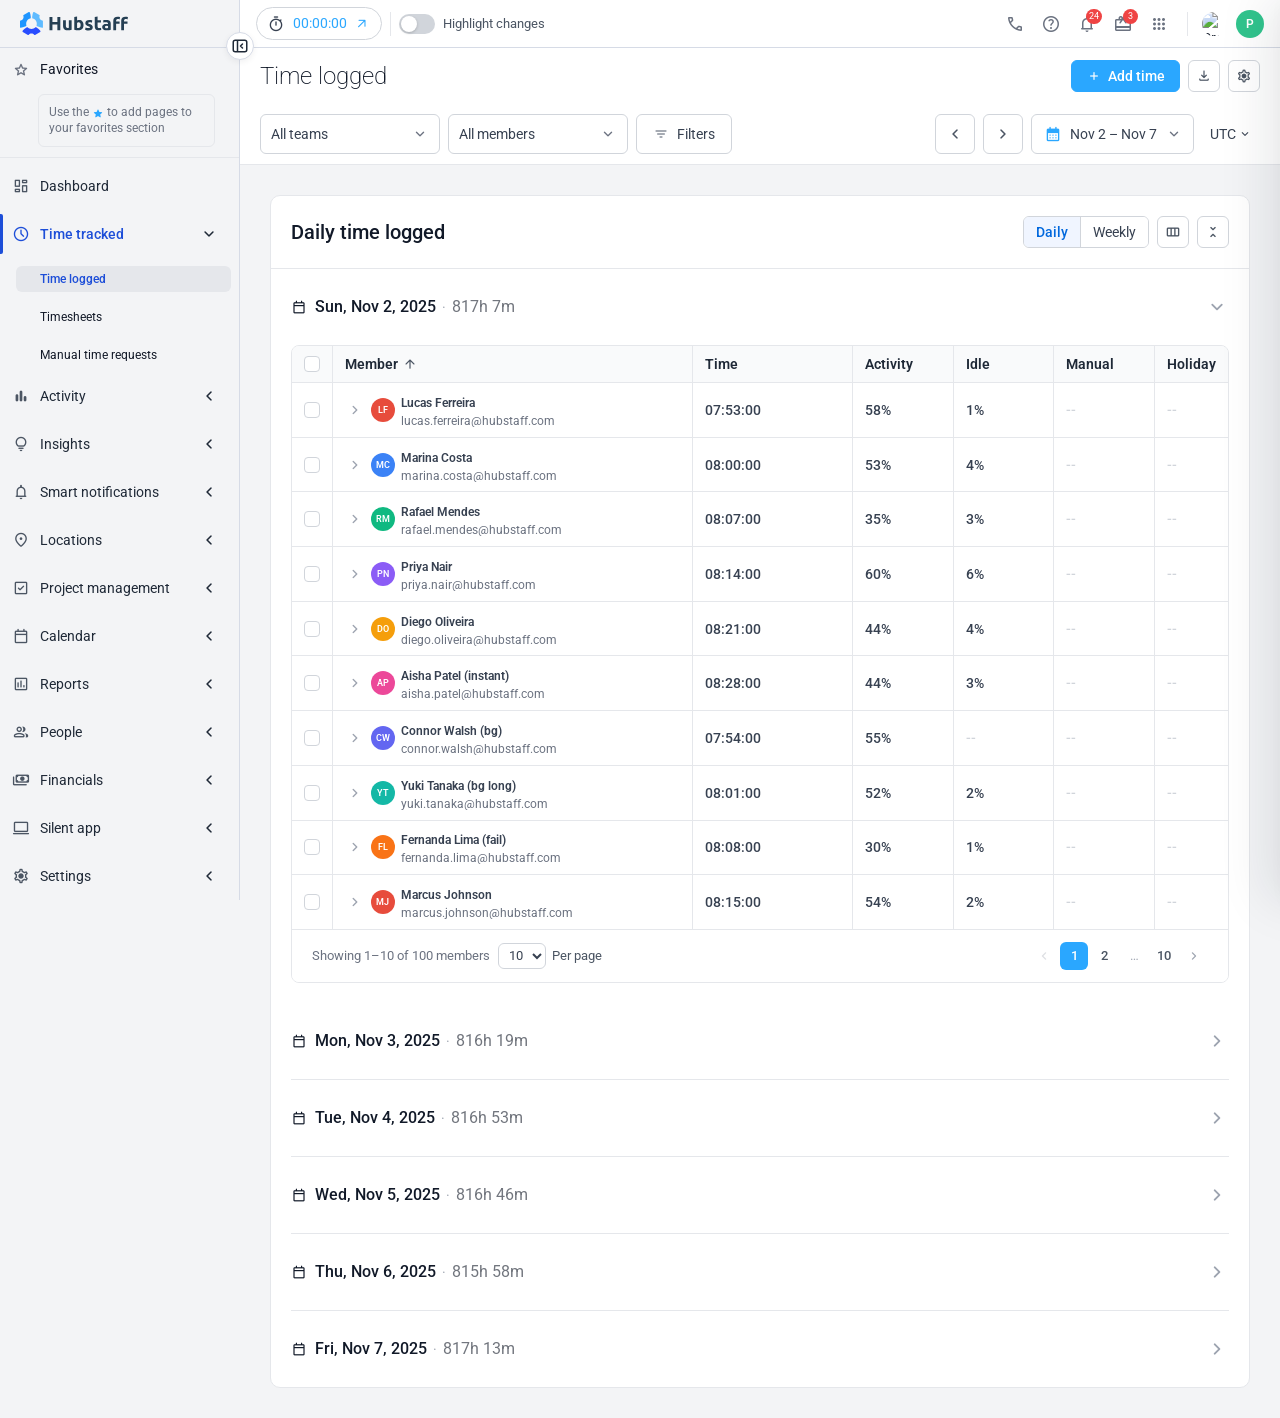
==== commit 738dfe50: "Sidebar changes, tabs removed Co-Authored-By: Claude Sonnet 4.6 <noreply@anthropic.com>" ====
--- a/time_logged/index.html
+++ b/time_logged/index.html
@@ -3,7 +3,7 @@
 <head>
   <meta charset="UTF-8">
   <meta name="viewport" content="width=device-width, initial-scale=1.0">
-  <title>Hubstaff — Edit &amp; approve</title>
+  <title>Hubstaff — Time logged</title>
   <link rel="preconnect" href="https://fonts.googleapis.com">
   <link rel="preconnect" href="https://fonts.gstatic.com" crossorigin>
   <link href="https://fonts.googleapis.com/css2?family=Material+Symbols+Rounded:opsz,wght,FILL,GRAD@20..48,100..700,0..1,-50..200&family=Roboto:wght@200;400;500;600&display=swap" rel="stylesheet">
@@ -90,7 +90,7 @@
 
   <!-- Title + actions -->
   <div class="page-title-row">
-    <h1 class="page-title">Edit &amp; approve</h1>
+    <h1 class="page-title">Time logged</h1>
     <div class="page-actions">
       <button class="btn btn-primary btn-32">
         <span class="ms" style="font-size:16px">add</span>Add time
@@ -186,11 +186,6 @@
     </div>
   </div>
 
-  <!-- Tabs -->
-  <div class="tabs-row">
-    <div class="tab is-active">Time Logged</div>
-    <div class="tab">Timesheets</div>
-  </div>
 
 </div>
 
@@ -1104,7 +1099,6 @@
         <td>${dash}</td>
         <td>${dash}</td>
         <td><a class="ts-link">Sun, Nov 4 –<br>Sat, Nov 17</a></td>
-        <td><span class="pill pill-open">Open</span></td>
         <td><button class="btn-actions">Actions <span class="ms">expand_more</span></button></td>
       </tr>`;
   }
@@ -1135,7 +1129,6 @@
         <td><div class="cell-time-stack" data-change="Changed — Time column now shows total duration on top and the time range below (e.g., 7:00 am – 10:00 am) in the same cell."><span class="cell-num">${fmtDurationHMS(entry.minutes)}</span><span class="cell-time-range">${fmtTimeAmPm(entry.from)} – ${fmtTimeAmPm(entry.to)}</span></div></td>
         <td>${entry.activityPct}%</td>
         <td>${entry.idlePct > 0 ? entry.idlePct + '%' : '<span class="dash">--</span>'}</td>
-        <td><span class="dash">--</span></td>
         <td><span class="dash">--</span></td>
         <td><span class="dash">--</span></td>
         <td><span class="dash">--</span></td>
@@ -1176,7 +1169,6 @@
               <col class="col-holiday">
               <col class="col-pto">
               <col class="col-timesheet">
-              <col class="col-status">
               <col class="col-actions">
             </colgroup>
             <thead>
@@ -1190,7 +1182,6 @@
                 <th>Holiday</th>
                 <th>PTO</th>
                 <th>Timesheet</th>
-                <th>Status</th>
                 <th>Actions</th>
               </tr>
             </thead>
